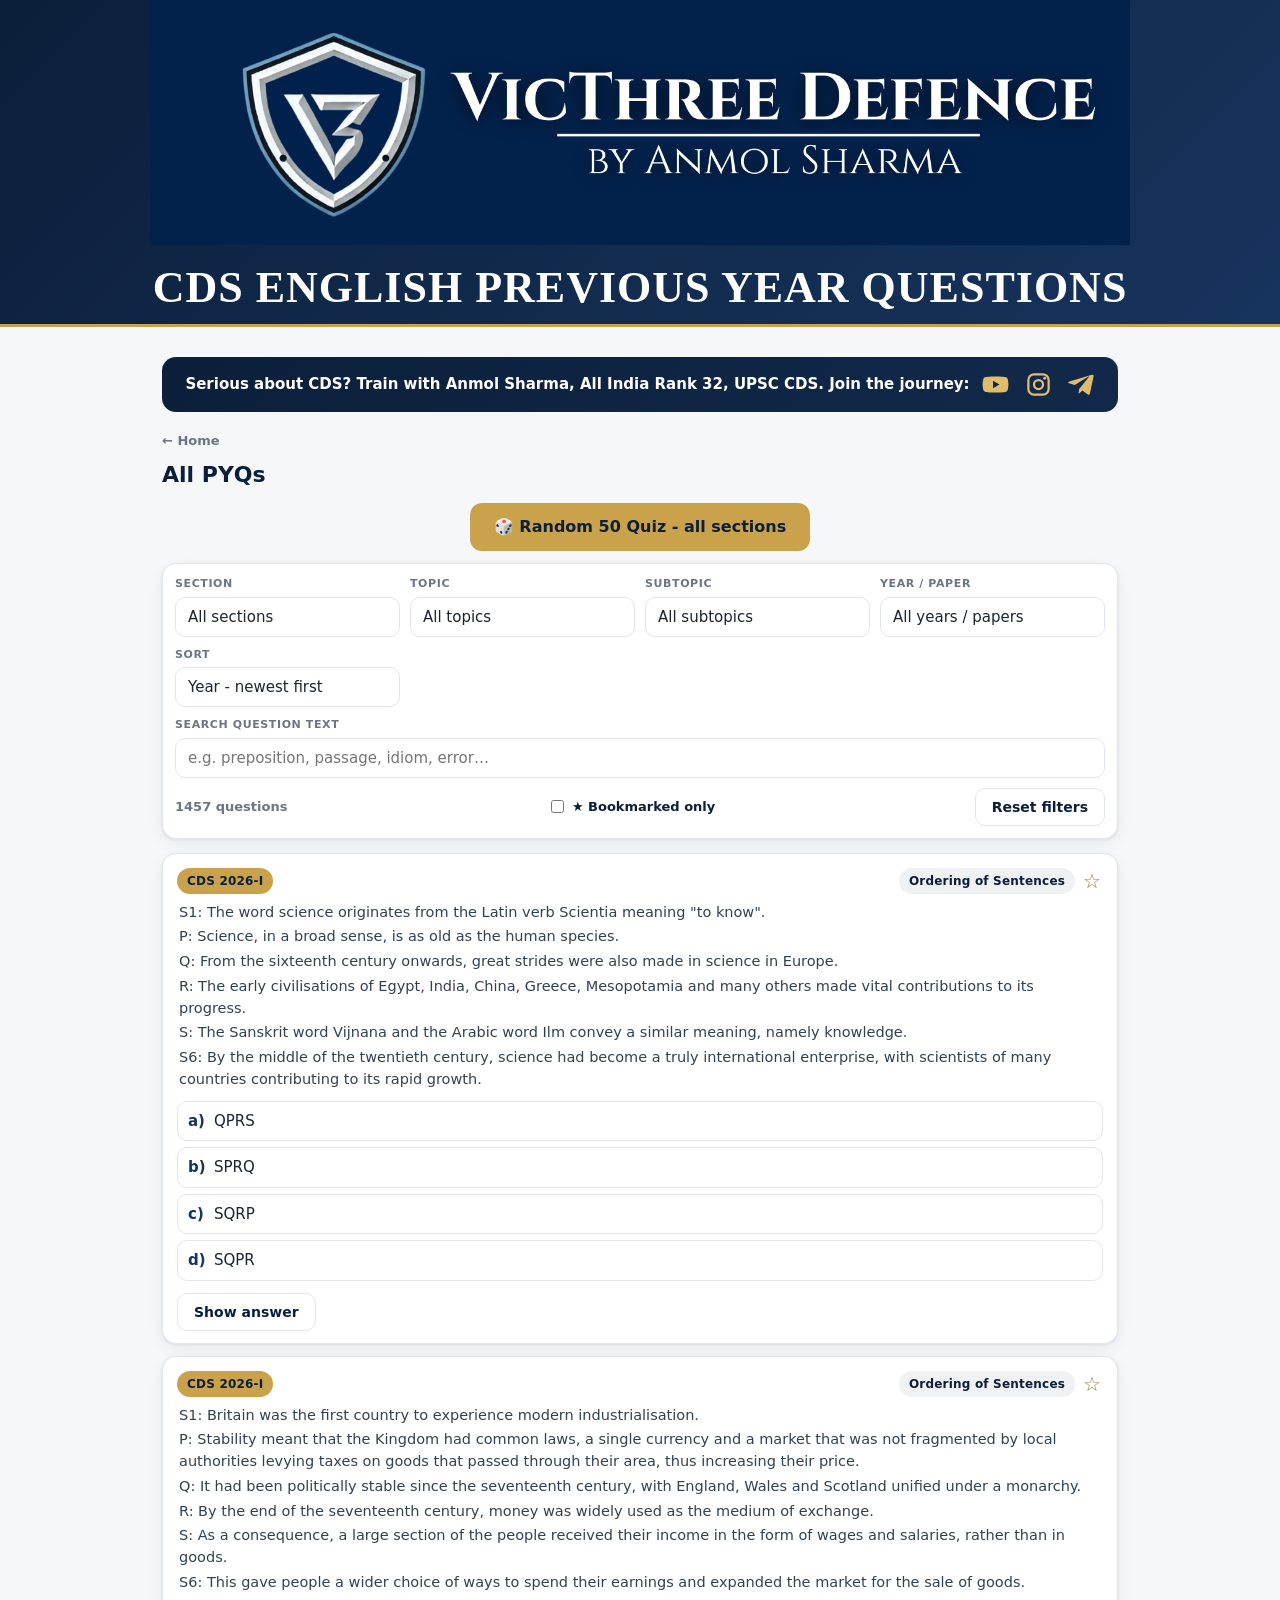
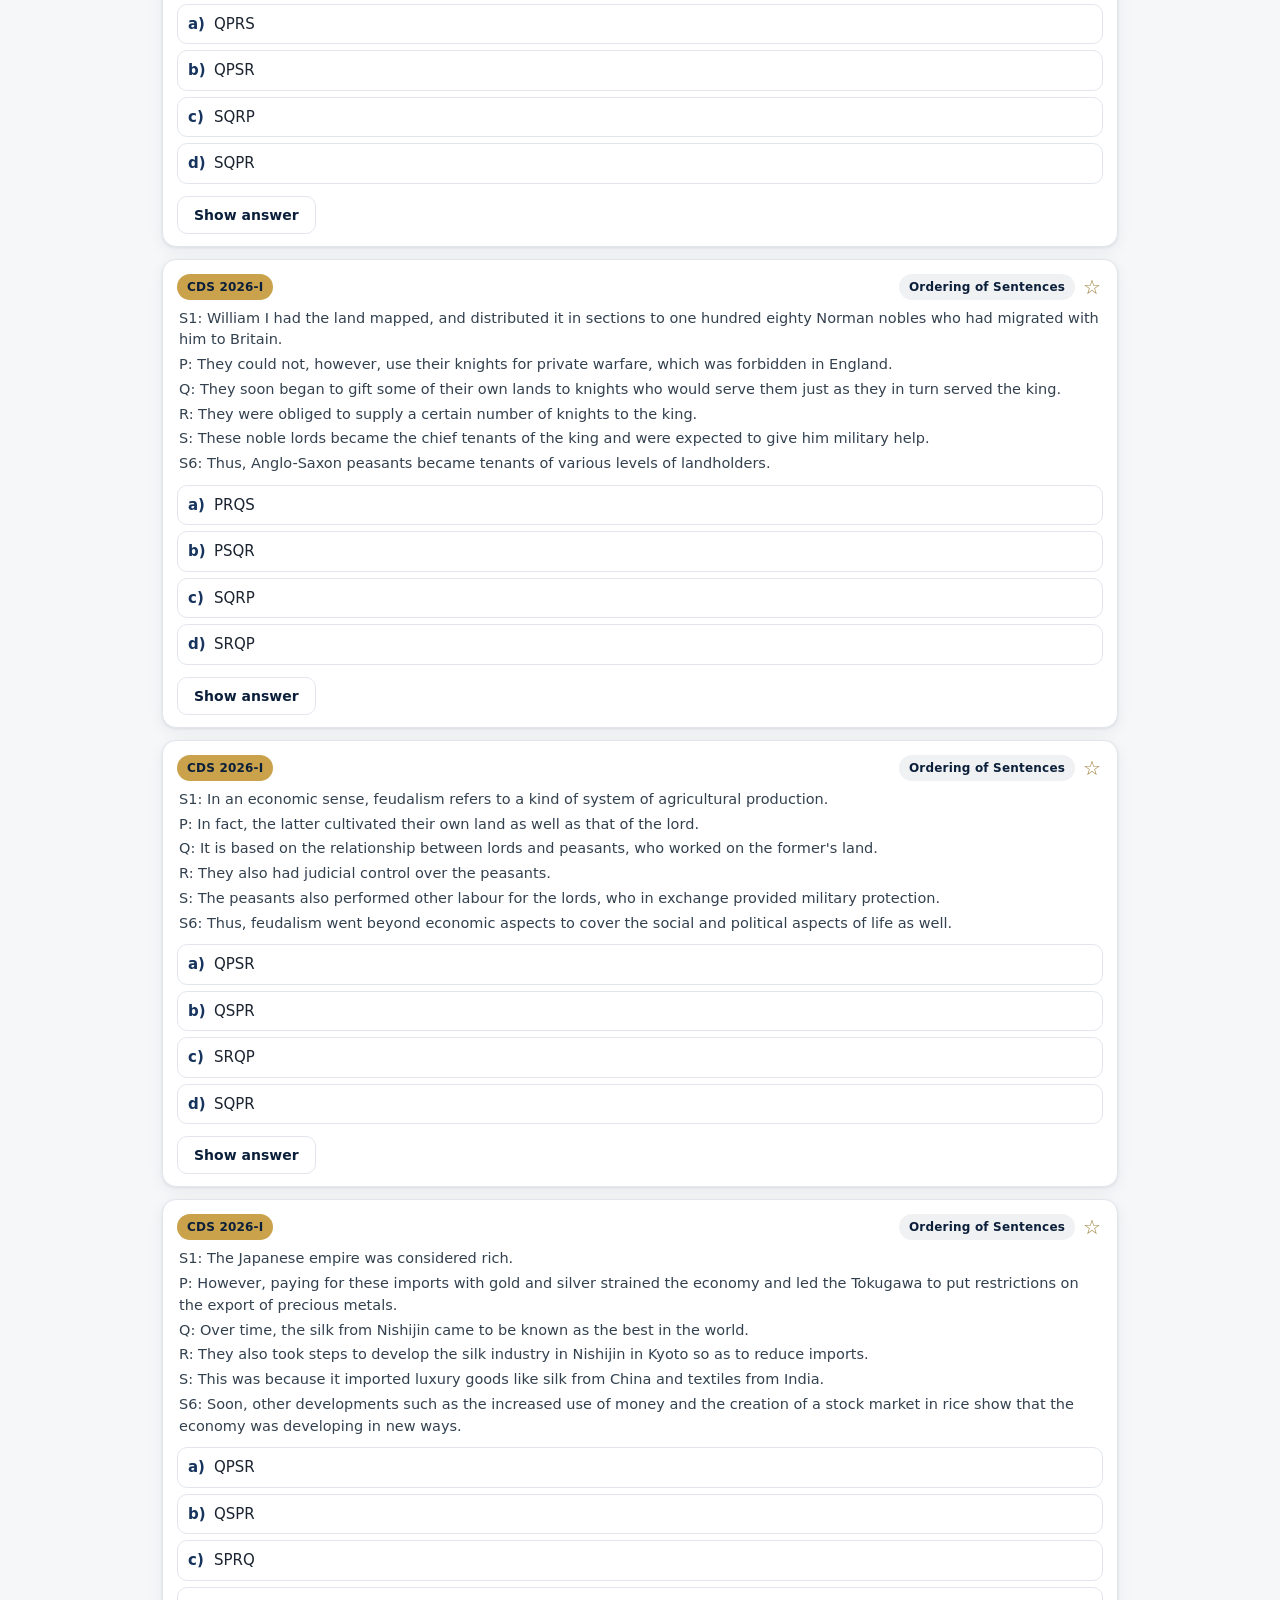
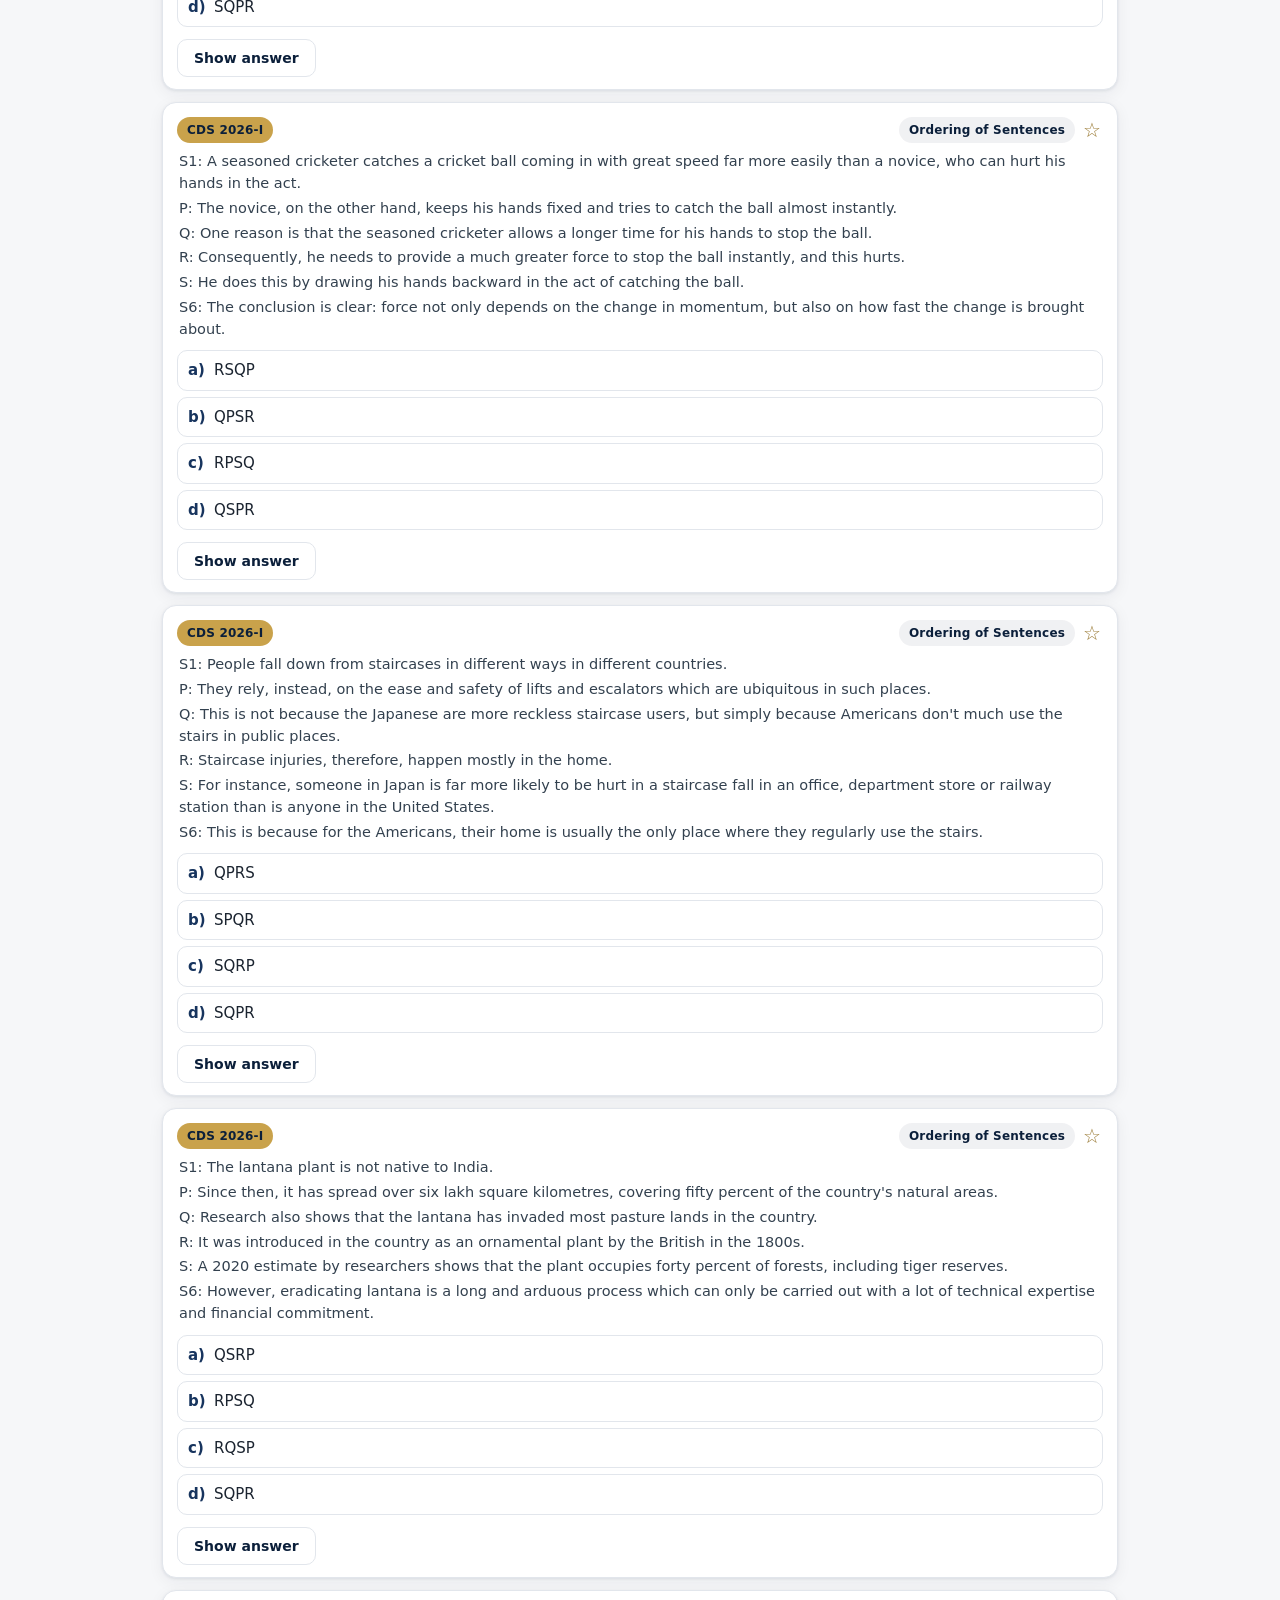
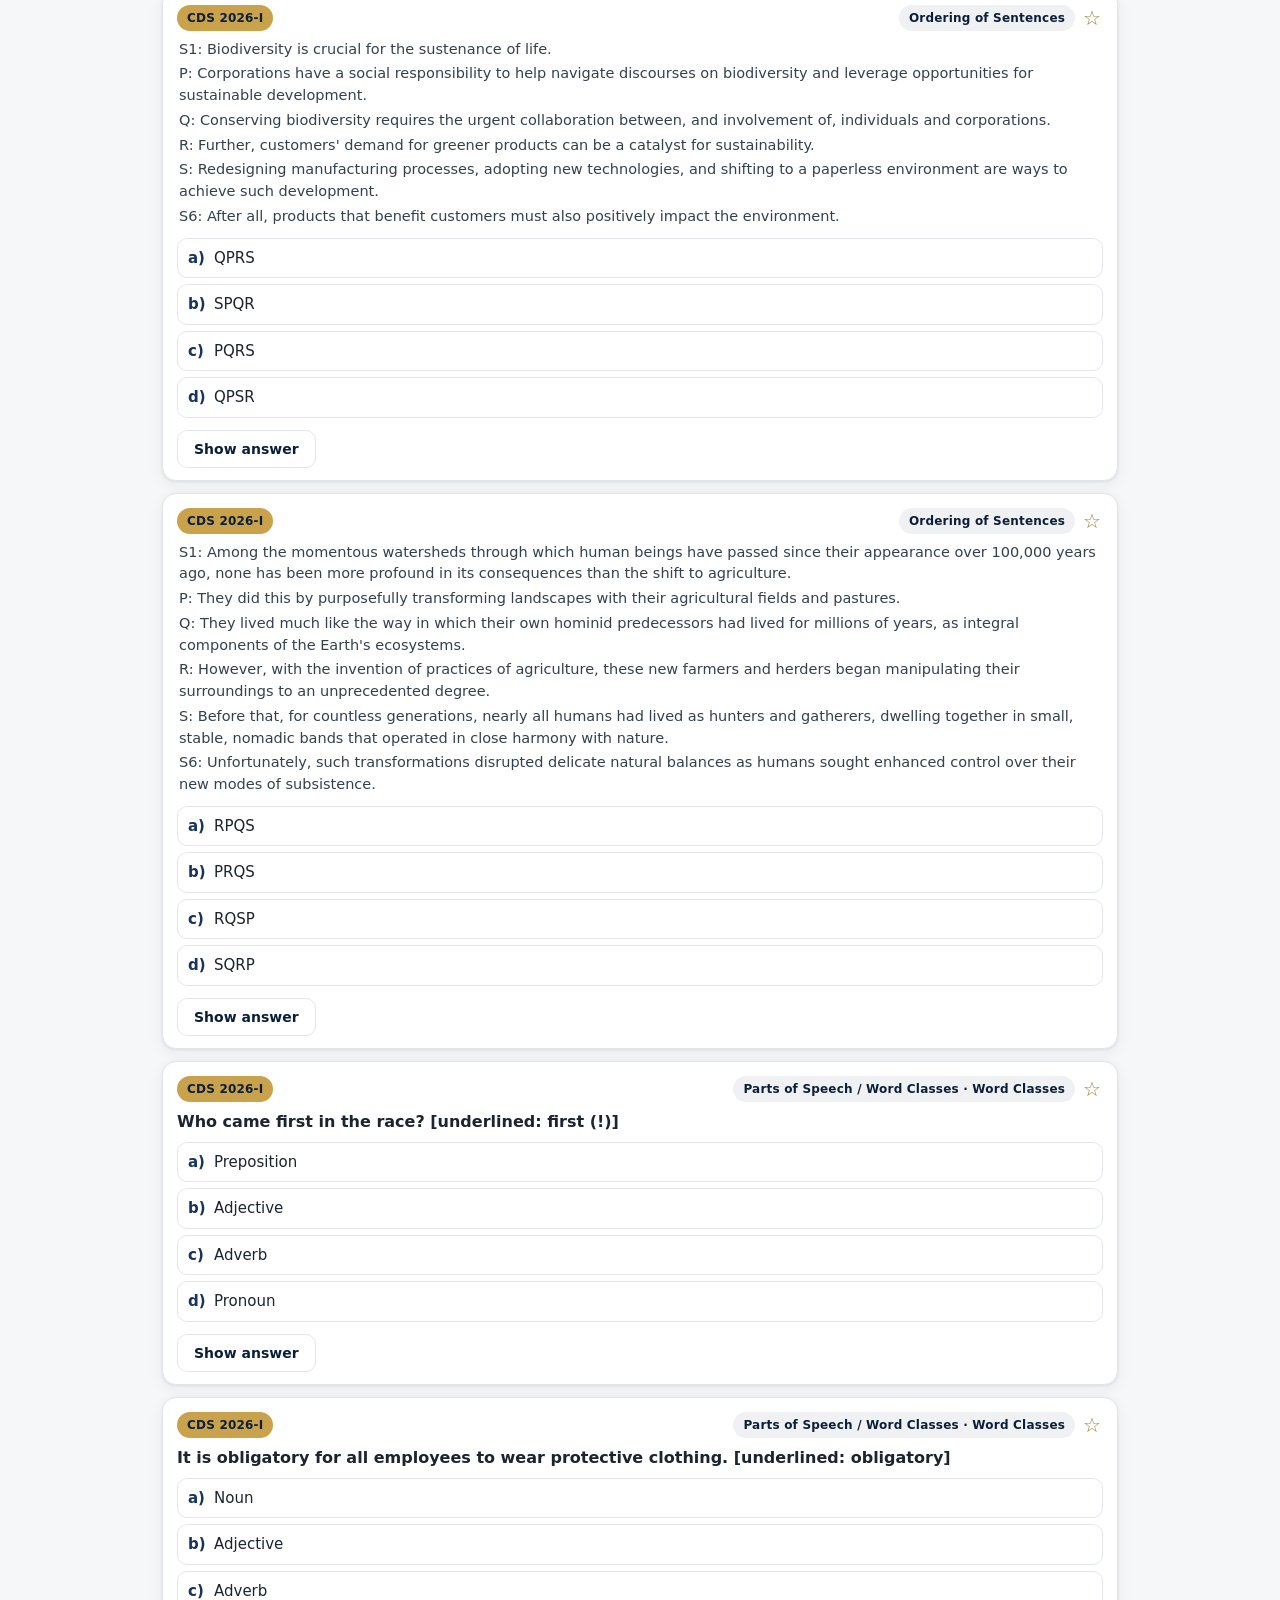
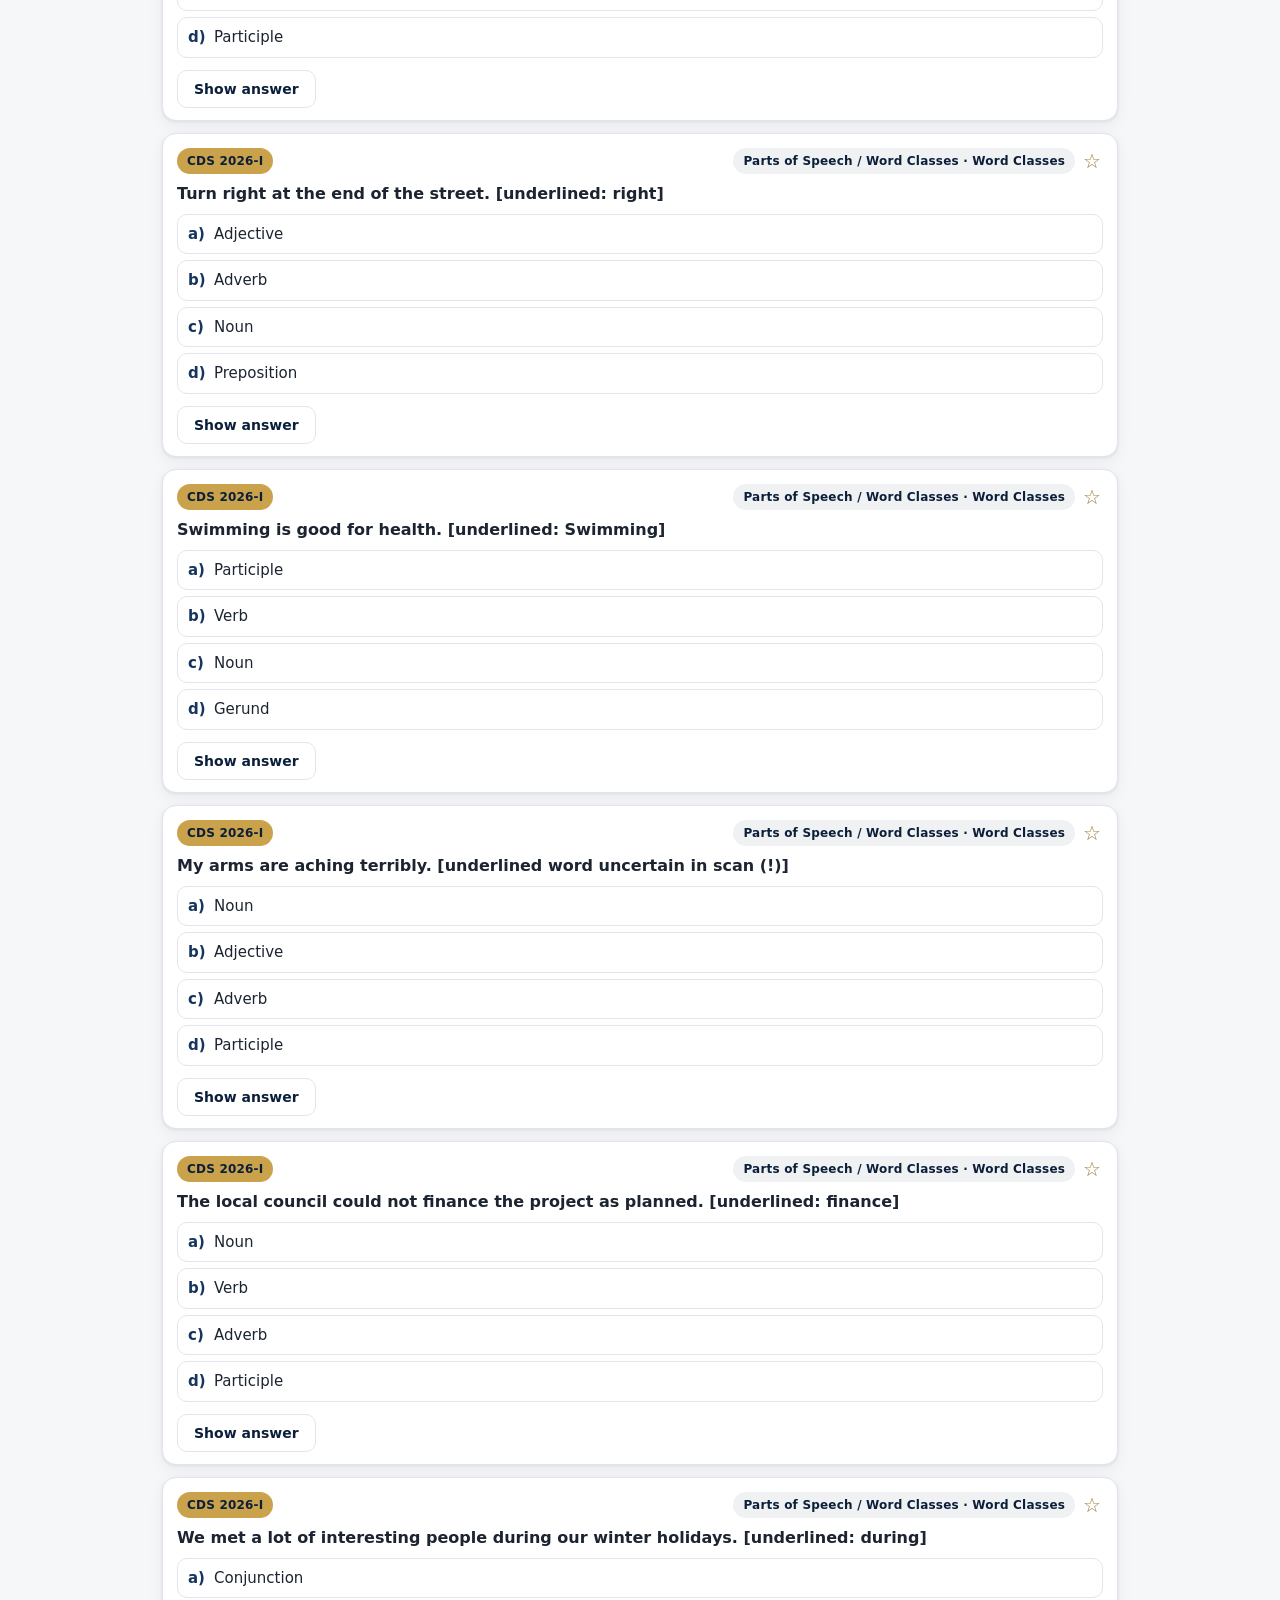
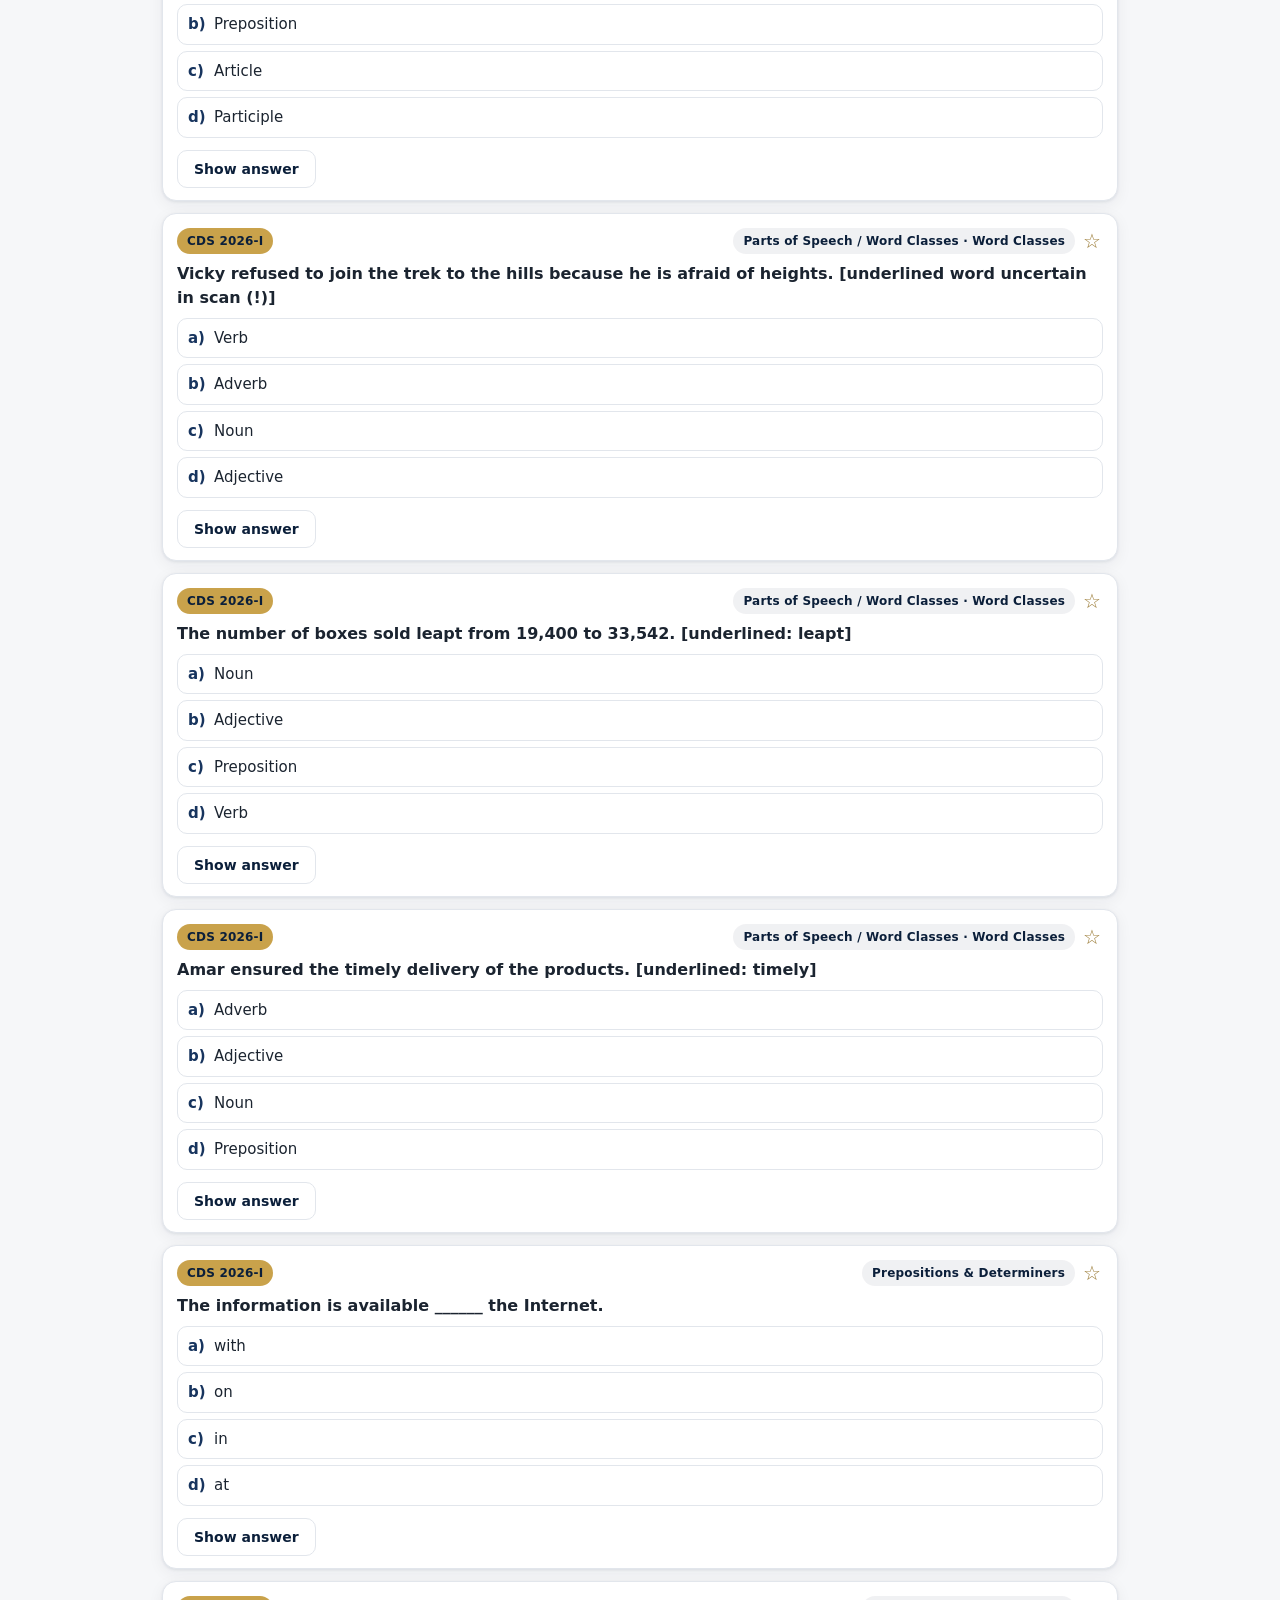
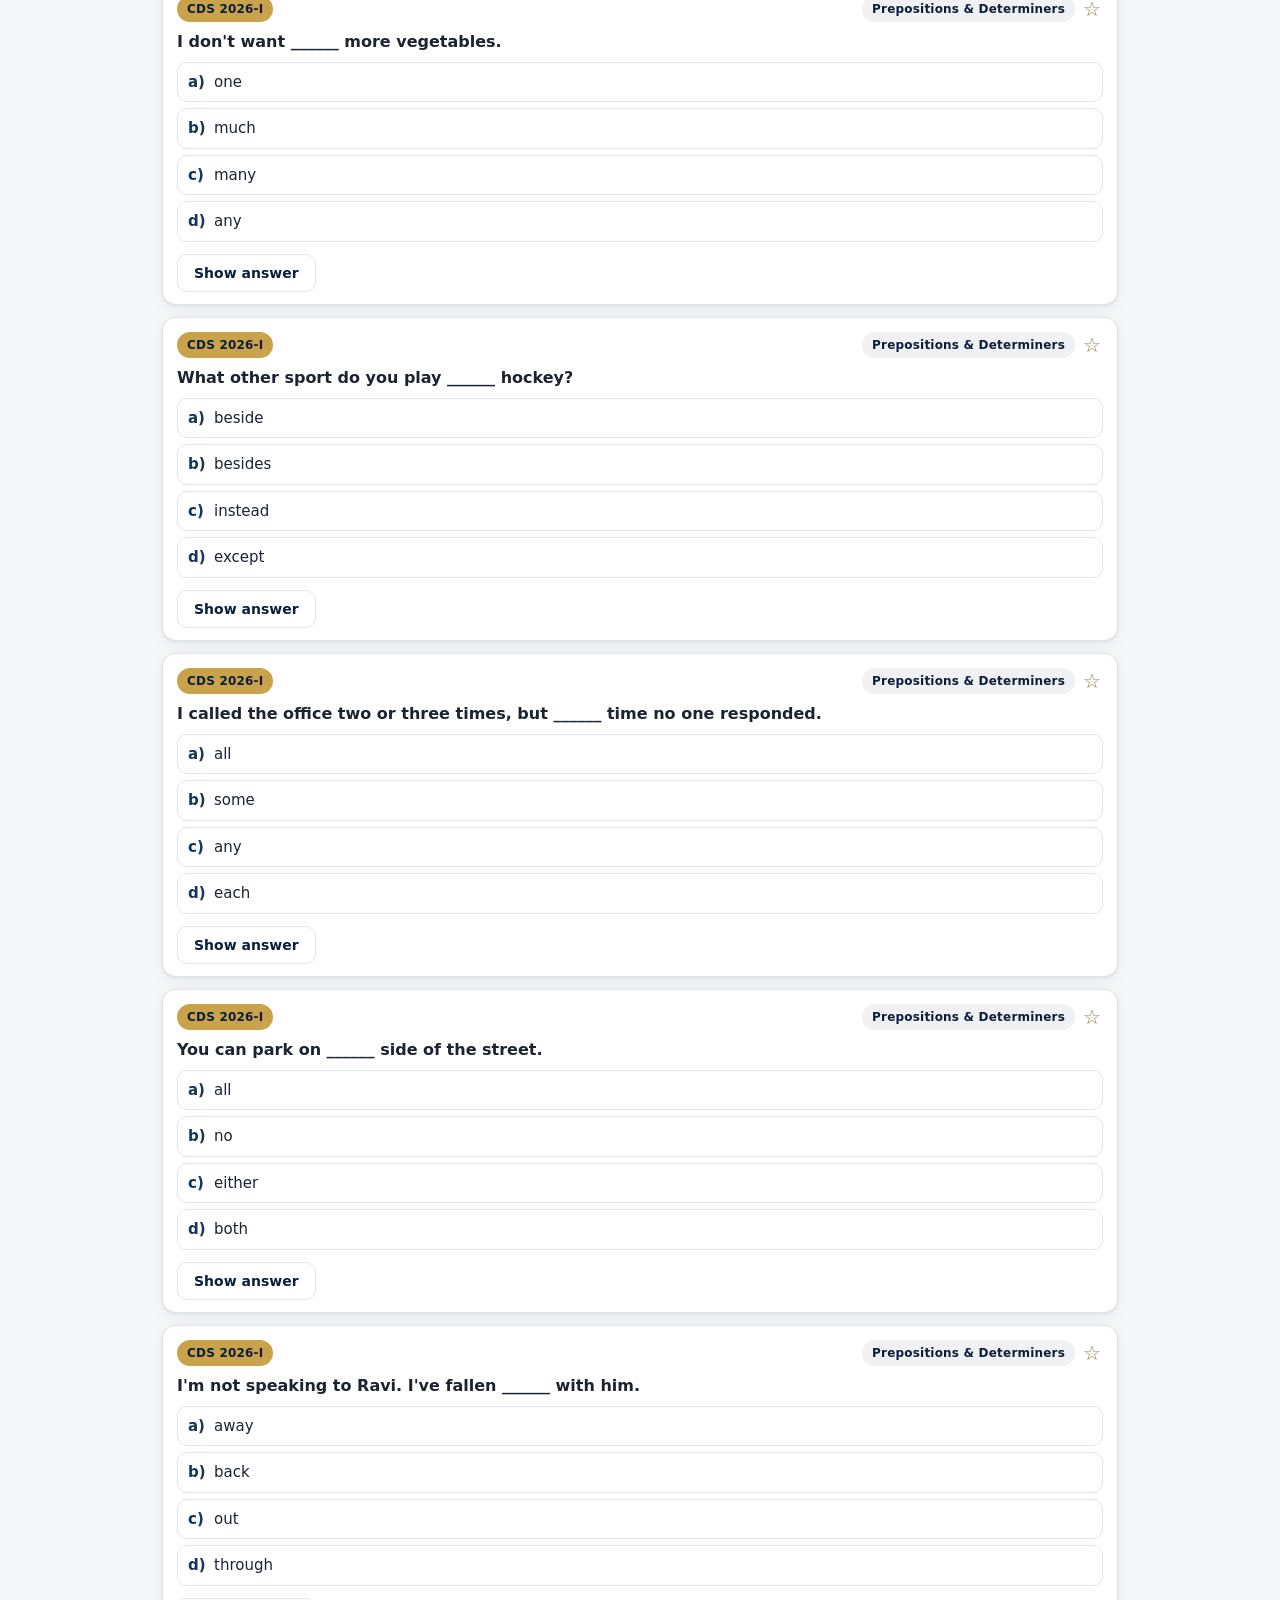
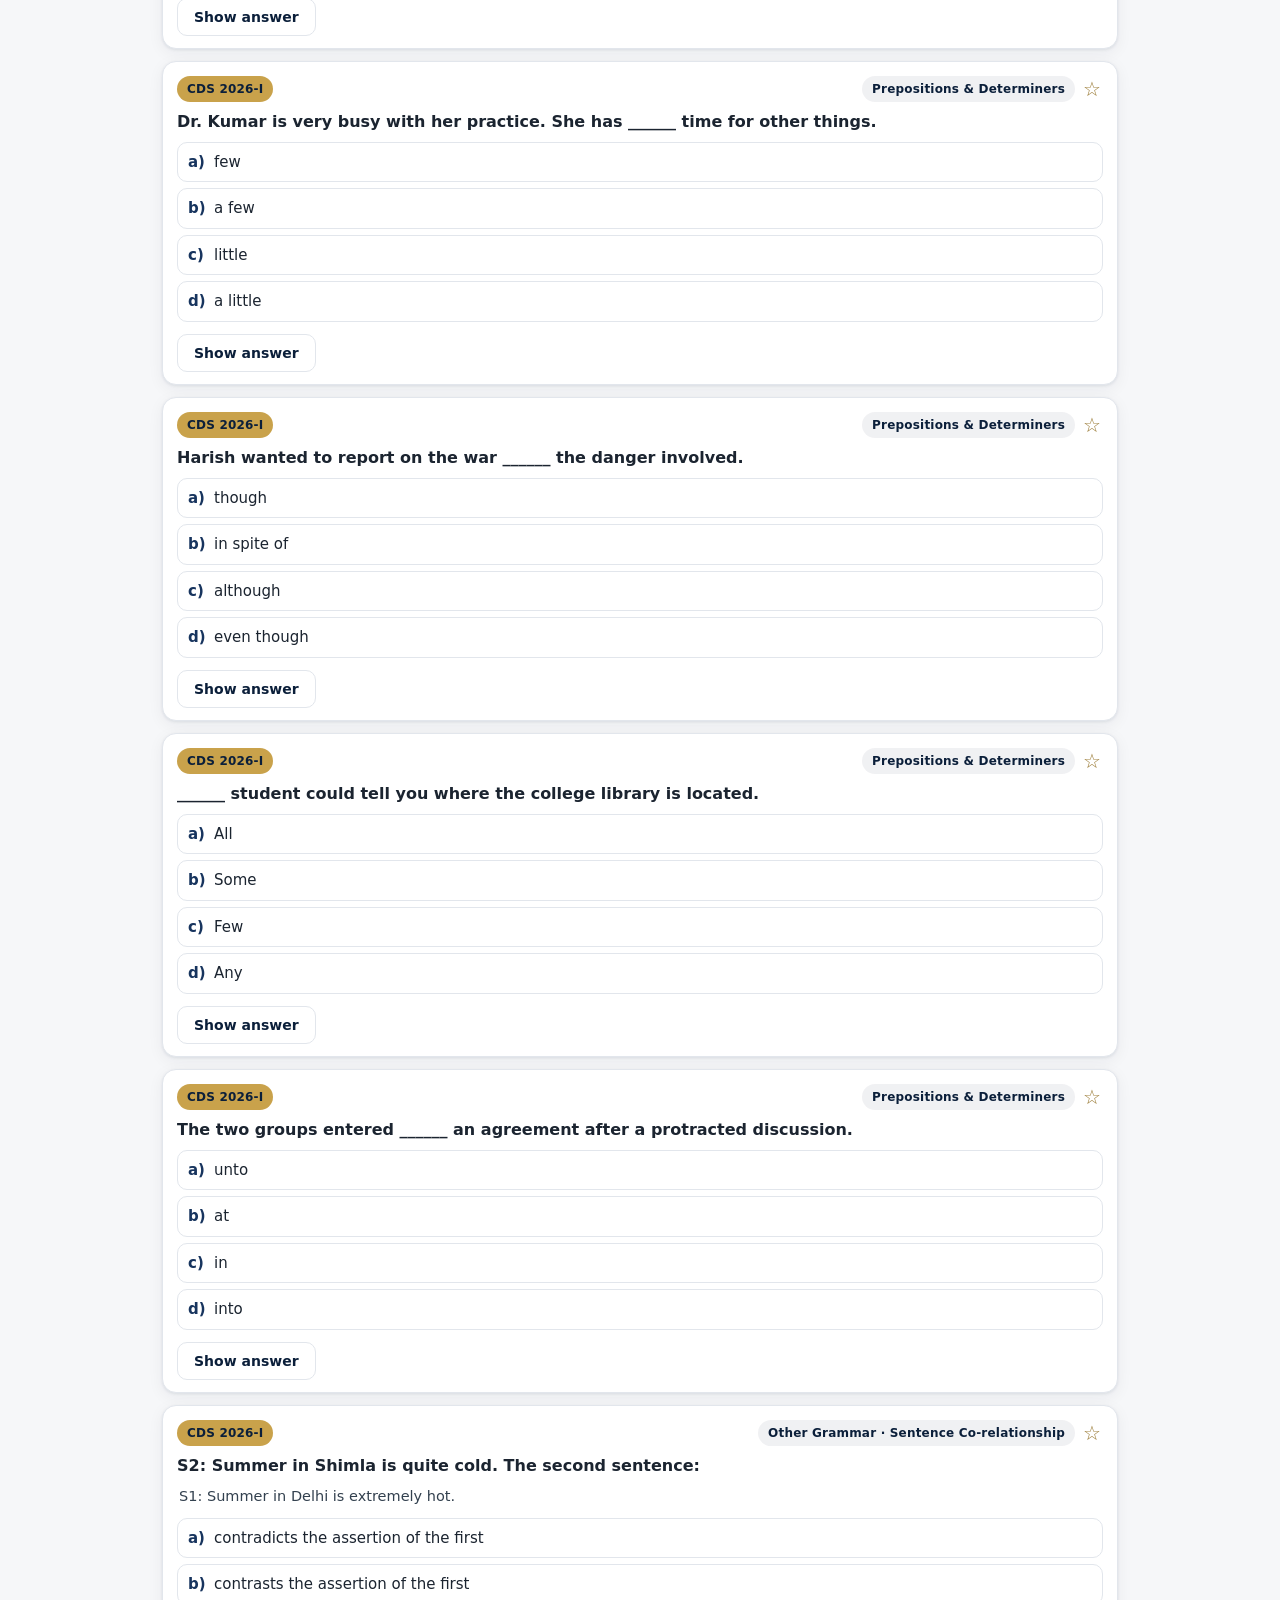
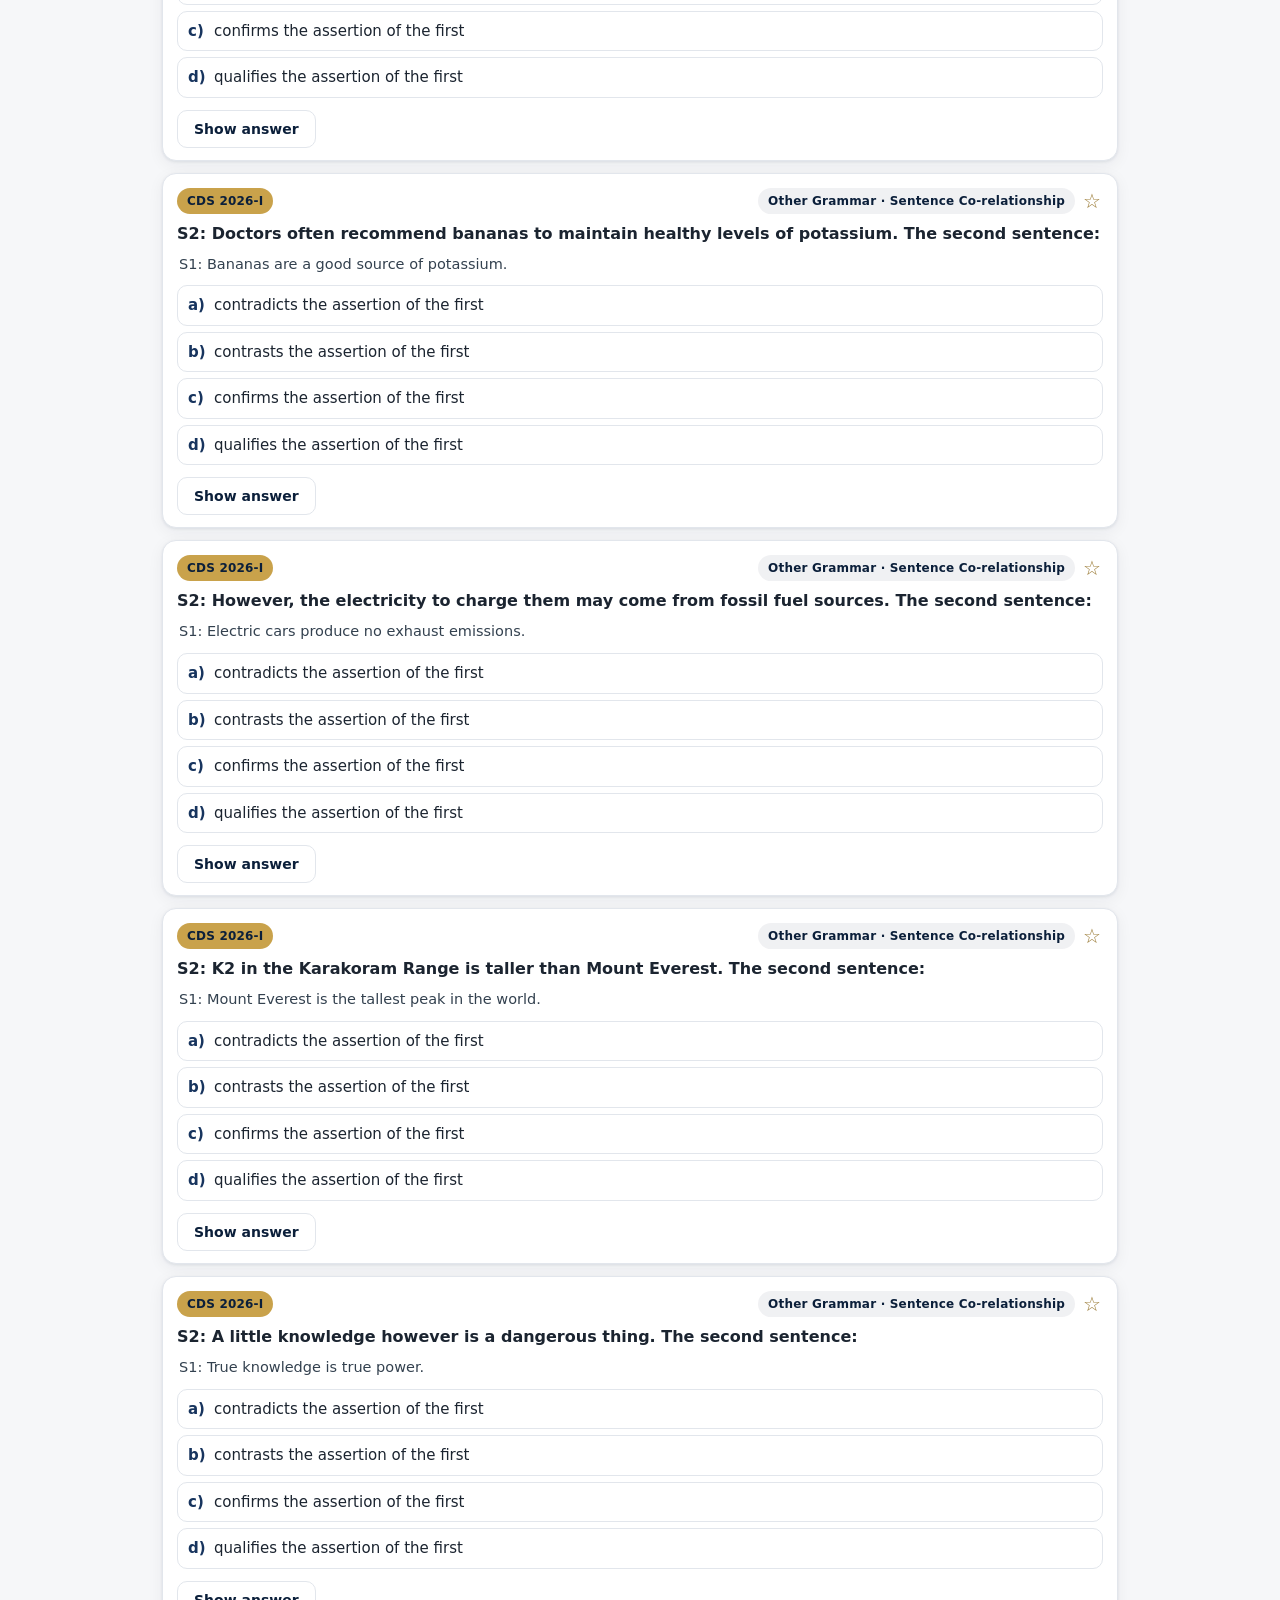
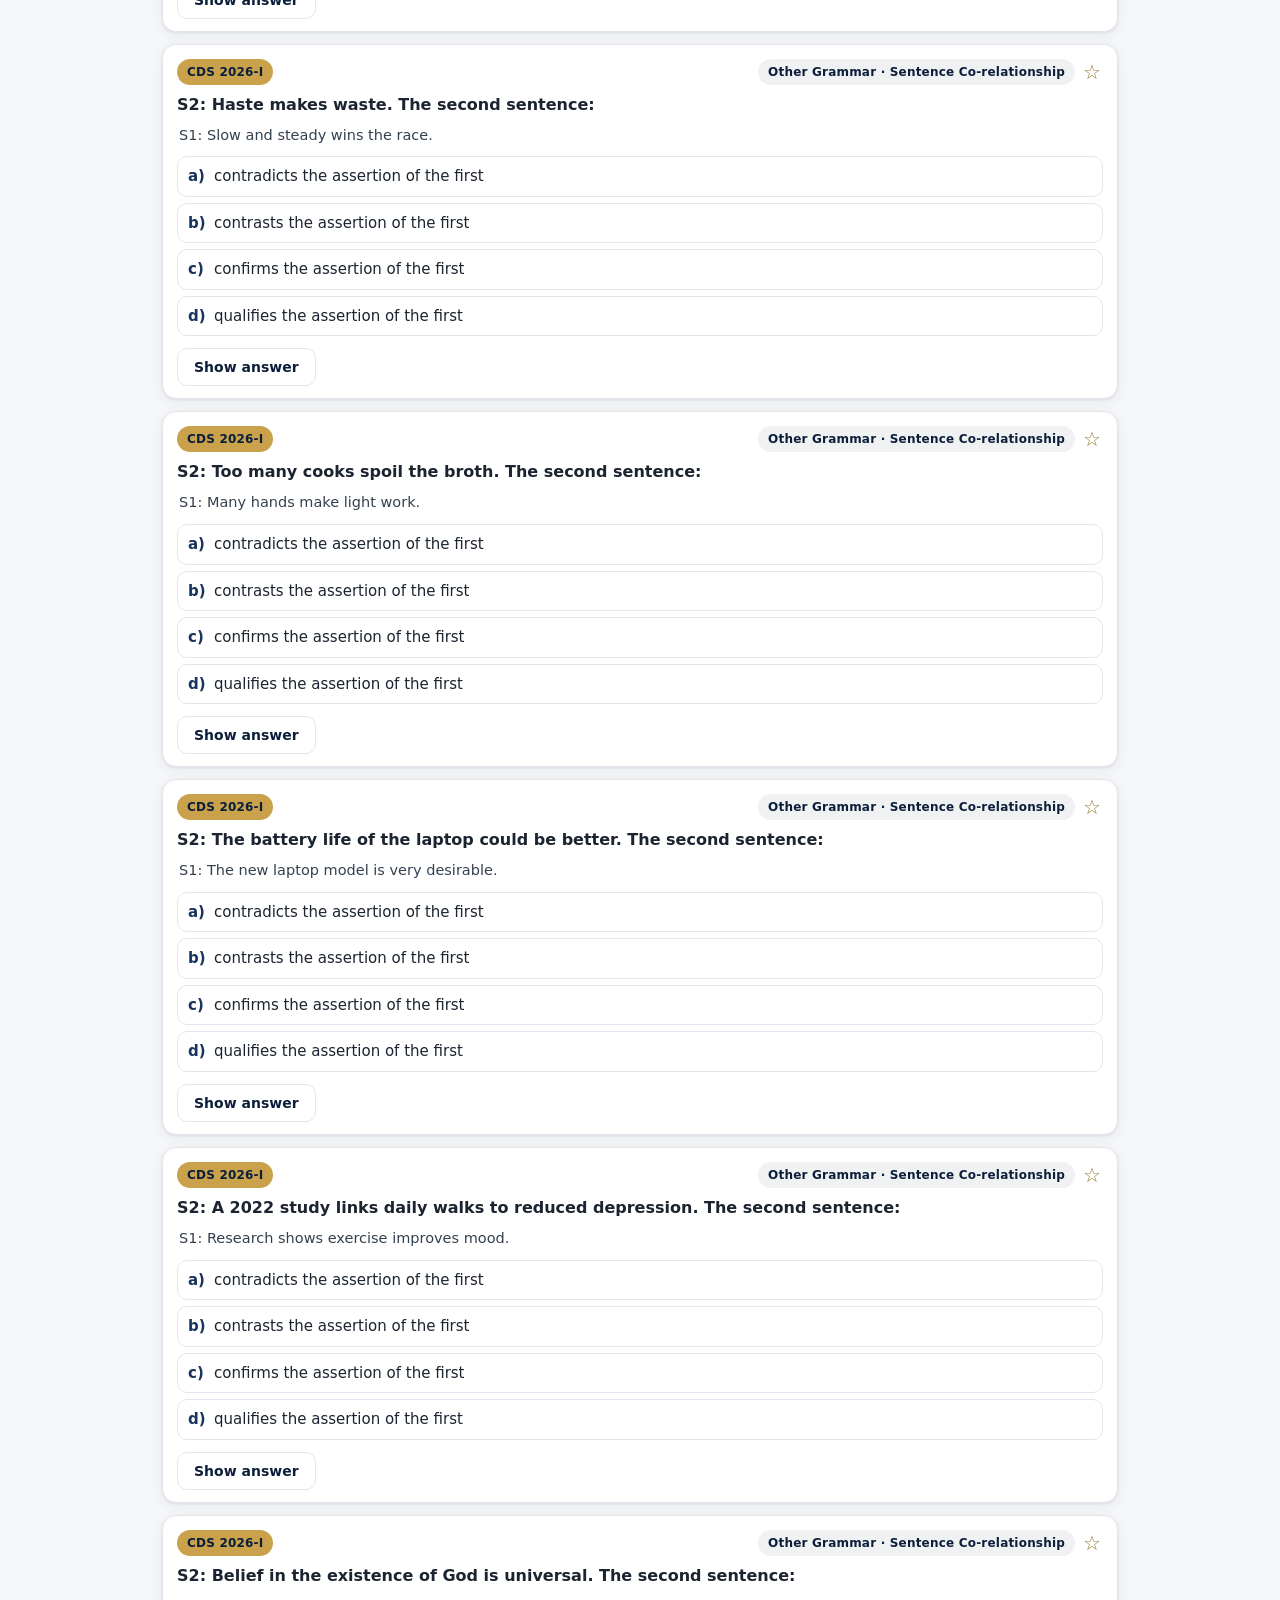
==== docs/browse.html @ 9a9a37ca "Initial build: CDS English PYQ site (1,457 questions, 11 sections) Cloned architecture from the GK P" ====
<!DOCTYPE html>
<html lang="en">
<head>
<meta charset="utf-8">
<meta name="viewport" content="width=device-width, initial-scale=1">
<title>Browse - VicThree Defence CDS English PYQ Library</title>
<meta name="description" content="Browse CDS English Previous Year Questions by section, year and paper. By Anmol Sharma.">
<link rel="stylesheet" href="css/styles.css?v=1">
<link rel="manifest" href="manifest.webmanifest">
<meta name="theme-color" content="#0B1F3A">
<link rel="apple-touch-icon" href="assets/icon-180.png?v=1">
<link rel="icon" type="image/png" sizes="192x192" href="assets/icon-192.png?v=1">
</head>
<body>
<header class="header">
  <div class="banner-wrap"><img id="banner" class="banner" alt="VicThree Defence"></div>
  <div class="brand">
    <div class="v3"><span class="badge">V3</span>
      <div><h1>VicThree Defence</h1><div class="by">by Anmol Sharma</div></div>
    </div>
    <div class="sub">CDS English Previous Year Questions</div>
  </div>
</header>

<main class="wrap">
  <section class="cta">
    <span class="cta-text">Serious about CDS? Train with Anmol Sharma, <br class="m-br">All India Rank 32, UPSC CDS. Join the journey:</span>
    <nav class="cta-social">
      <a href="https://youtube.com/@victhreedefence" target="_blank" rel="noopener" aria-label="YouTube"><svg viewBox="0 0 24 24" width="27" height="27" fill="currentColor"><path d="M23 7.5a3 3 0 0 0-2.1-2.1C19 4.9 12 4.9 12 4.9s-7 0-8.9.5A3 3 0 0 0 1 7.5 31 31 0 0 0 .5 12 31 31 0 0 0 1 16.5a3 3 0 0 0 2.1 2.1c1.9.5 8.9.5 8.9.5s7 0 8.9-.5A3 3 0 0 0 23 16.5 31 31 0 0 0 23.5 12 31 31 0 0 0 23 7.5zM9.8 15.3V8.7l5.7 3.3-5.7 3.3z"/></svg></a>
      <a href="https://www.instagram.com/victhreedefence" target="_blank" rel="noopener" aria-label="Instagram"><svg viewBox="0 0 24 24" width="27" height="27" fill="none" stroke="currentColor" stroke-width="2"><rect x="3" y="3" width="18" height="18" rx="5"/><circle cx="12" cy="12" r="4"/><circle cx="17.5" cy="6.5" r="1.3" fill="currentColor" stroke="none"/></svg></a>
      <a href="https://t.me/anmolxsharma" target="_blank" rel="noopener" aria-label="Telegram"><svg viewBox="0 0 24 24" width="27" height="27" fill="currentColor"><path d="M9.8 16.2l-.35 3.9c.5 0 .72-.22.98-.48l2.36-2.26 4.9 3.58c.9.5 1.54.24 1.78-.83l3.23-15.13c.32-1.34-.48-1.86-1.35-1.54L1.15 9.3C-.16 9.82-.14 10.56.93 10.9l5.02 1.56L17.9 5.1c.55-.36 1.05-.16.64.2L9.8 16.2z"/></svg></a>
    </nav>
  </section>
  <div class="subjecthead" id="subjecthead"></div>

  <section class="filters" aria-label="Filters">
    <div class="row cols">
      <div class="field" id="field-subject">
        <label for="f-subject">Section</label>
        <select id="f-subject"></select>
      </div>
      <div class="field">
        <label for="f-topic">Topic</label>
        <select id="f-topic"></select>
      </div>
      <div class="field">
        <label for="f-subtopic">Subtopic</label>
        <select id="f-subtopic"></select>
      </div>
      <div class="field">
        <label for="f-paper">Year / Paper</label>
        <select id="f-paper"></select>
      </div>
      <div class="field">
        <label for="f-sort">Sort</label>
        <select id="f-sort">
          <option value="year-desc">Year - newest first</option>
          <option value="year-asc">Year - oldest first</option>
          <option value="topic">Topic (A–Z)</option>
        </select>
      </div>
    </div>
    <div class="field">
      <label for="f-search">Search question text</label>
      <input id="f-search" type="search" placeholder="e.g. preposition, passage, idiom, error…">
    </div>
    <div class="actions">
      <span class="result-count" id="rcount"></span>
      <label class="bm-filter"><input type="checkbox" id="f-bookmarked"> ★ Bookmarked only</label>
      <button class="btn ghost" id="f-reset">Reset filters</button>
    </div>
  </section>

  <div id="results"><div class="loading">Loading questions…</div></div>
</main>

<footer>
  <p class="join-label">Join the Journey</p>
  <nav class="foot-social">
    <a href="https://youtube.com/@victhreedefence" target="_blank" rel="noopener" aria-label="YouTube"><svg viewBox="0 0 24 24" width="26" height="26" fill="currentColor"><path d="M23 7.5a3 3 0 0 0-2.1-2.1C19 4.9 12 4.9 12 4.9s-7 0-8.9.5A3 3 0 0 0 1 7.5 31 31 0 0 0 .5 12 31 31 0 0 0 1 16.5a3 3 0 0 0 2.1 2.1c1.9.5 8.9.5 8.9.5s7 0 8.9-.5A3 3 0 0 0 23 16.5 31 31 0 0 0 23.5 12 31 31 0 0 0 23 7.5zM9.8 15.3V8.7l5.7 3.3-5.7 3.3z"/></svg></a>
    <a href="https://www.instagram.com/victhreedefence" target="_blank" rel="noopener" aria-label="Instagram"><svg viewBox="0 0 24 24" width="26" height="26" fill="none" stroke="currentColor" stroke-width="2"><rect x="3" y="3" width="18" height="18" rx="5"/><circle cx="12" cy="12" r="4"/><circle cx="17.5" cy="6.5" r="1.3" fill="currentColor" stroke="none"/></svg></a>
    <a href="https://t.me/anmolxsharma" target="_blank" rel="noopener" aria-label="Telegram"><svg viewBox="0 0 24 24" width="26" height="26" fill="currentColor"><path d="M9.8 16.2l-.35 3.9c.5 0 .72-.22.98-.48l2.36-2.26 4.9 3.58c.9.5 1.54.24 1.78-.83l3.23-15.13c.32-1.34-.48-1.86-1.35-1.54L1.15 9.3C-.16 9.82-.14 10.56.93 10.9l5.02 1.56L17.9 5.1c.55-.36 1.05-.16.64.2L9.8 16.2z"/></svg></a>
  </nav>
  <span class="gold">VicThree Defence</span> by Anmol Sharma · CDS English PYQ Library ·
  Answers are previous-year public knowledge, graded in your browser.
</footer>

<script src="js/data.js?v=1"></script>
<script src="js/browse.js?v=1"></script>
<script src="js/config.js?v=1"></script>
<script src="js/lead.js?v=1"></script>
</body>
</html>
---- docs/css/styles.css ----
/* VicThree Defence - PYQ Library. Navy #0B1F3A / Gold #C9A24B. Mobile-first. */
:root{
  --navy:#0B1F3A; --navy-2:#11294b; --navy-3:#17345e;
  --gold:#C9A24B; --gold-soft:#e3c987; --gold-dim:#9c7d39;
  --ink:#1b2430; --paper:#f6f7f9; --card:#ffffff; --line:#e2e6ec;
  --muted:#6b7585; --good:#1f8b4c; --good-bg:#e8f6ee; --bad:#c0392b; --bad-bg:#fcebe9;
  --shadow:0 1px 3px rgba(11,31,58,.08),0 4px 16px rgba(11,31,58,.06);
  --radius:14px;
}
*{box-sizing:border-box}
html{-webkit-text-size-adjust:100%}
body{
  margin:0;font-family:'Segoe UI',system-ui,-apple-system,Roboto,Arial,sans-serif;
  color:var(--ink);background:var(--paper);line-height:1.5;font-size:16px;
}
a{color:var(--navy-3)}
img{max-width:100%;display:block}

/* ---------- Header / banner ---------- */
.header{background:linear-gradient(135deg,var(--navy),var(--navy-3));color:#fff;border-bottom:3px solid var(--gold)}
.banner-wrap{max-width:980px;margin:0 auto}
.banner{width:100%;max-height:260px;object-fit:cover;display:none}
.banner.show{display:block}
.brand{padding:18px 16px 14px;text-align:center}
.brand .v3{display:inline-flex;align-items:center;gap:10px;justify-content:center}
.brand .badge{
  width:38px;height:38px;border-radius:9px;border:2px solid var(--gold);
  display:flex;align-items:center;justify-content:center;font-weight:800;color:var(--gold);
  font-size:15px;letter-spacing:.5px;background:rgba(201,162,75,.08)
}
.brand h1{margin:0;font-size:20px;letter-spacing:.3px}
.brand .by{color:var(--gold-soft);font-size:13px;margin-top:2px;font-weight:600}
.brand .sub{
  color:#fff;font-family:Georgia,'Times New Roman',serif;font-weight:700;
  text-transform:uppercase;letter-spacing:1px;line-height:1.15;
  font-size:clamp(26px,7.5vw,44px);margin-top:10px
}
/* when the banner image is present it already carries the logo + name - hide the duplicate text block */
.header.has-banner .brand{padding:8px 16px 10px}
.header.has-banner .brand .v3{display:none}

/* ---------- Nav ---------- */
.nav{display:flex;gap:8px;justify-content:center;padding:0 12px 14px;flex-wrap:wrap}
.nav a{
  text-decoration:none;color:#dfe7f2;font-weight:600;font-size:14px;
  padding:8px 16px;border-radius:999px;border:1px solid rgba(255,255,255,.18)
}
.nav a.active{background:var(--gold);color:var(--navy);border-color:var(--gold)}

/* ---------- Layout ---------- */
.wrap{max-width:980px;margin:0 auto;padding:14px 12px 60px}
.stats{
  text-align:center;color:var(--muted);font-size:13px;margin:2px 0 14px;font-weight:600
}
.stats b{color:var(--navy)}

/* ---------- Home hub ---------- */
.hub-grid{display:grid;gap:10px}
#hub{display:flex;flex-direction:column;gap:10px}
.subj-grid{display:grid;grid-template-columns:1fr 1fr;gap:10px}
.subj-tile{
  display:flex;flex-direction:column;align-items:center;justify-content:center;gap:10px;
  min-height:130px;padding:22px 12px;text-decoration:none;color:var(--navy);
  background:var(--card);border:1px solid var(--line);border-radius:var(--radius);box-shadow:var(--shadow);
  transition:transform .12s,border-color .12s,box-shadow .12s
}
.subj-tile:hover{transform:translateY(-2px);border-color:var(--gold);box-shadow:0 6px 22px rgba(11,31,58,.12)}
.subj-ico{font-size:42px;line-height:1}
.subj-name{font-weight:800;font-size:17px;text-align:center}
@media(min-width:680px){ .subj-grid{grid-template-columns:repeat(3,1fr)} }
.hub-card{
  display:flex;align-items:center;gap:14px;background:var(--card);border:1px solid var(--line);
  border-radius:var(--radius);padding:16px;text-decoration:none;color:var(--ink);box-shadow:var(--shadow);
  transition:transform .12s,border-color .12s,box-shadow .12s
}
.hub-card:hover{transform:translateY(-2px);border-color:var(--gold);box-shadow:0 6px 22px rgba(11,31,58,.12)}
.hub-ico{font-size:28px;line-height:1;flex:0 0 auto;width:46px;height:46px;display:flex;
  align-items:center;justify-content:center;background:var(--paper);border-radius:12px}
.hub-body{flex:1 1 auto;min-width:0}
.hub-title{font-weight:800;font-size:17px;color:var(--navy)}
.hub-sub{font-size:13px;color:var(--muted);margin-top:3px}
.hub-sub b{color:var(--navy)}
.hub-go{font-size:26px;color:var(--gold);font-weight:800;flex:0 0 auto;line-height:1}
.hub-card.accent{background:linear-gradient(135deg,var(--navy),var(--navy-3));border-color:var(--navy-3)}
.hub-card.accent .hub-title{color:#fff}
.hub-card.accent .hub-sub,.hub-card.accent .hub-sub b{color:#dfe7f2}
.hub-card.accent .hub-ico{background:rgba(255,255,255,.1)}
.hub-card.accent .hub-go{color:var(--gold-soft)}
@media(min-width:680px){ .hub-grid{grid-template-columns:1fr 1fr} .hub-card.wide{grid-column:1 / -1} }

/* ---------- Subject header (scoped browse) ---------- */
.subjecthead{margin:2px 0 12px}
.back{display:inline-block;text-decoration:none;color:var(--muted);font-weight:700;font-size:13px;margin-bottom:8px}
.back:hover{color:var(--navy)}
.sh-row{display:flex;align-items:center;justify-content:space-between;gap:12px;flex-wrap:wrap}
.sh-title{margin:0;font-size:22px;color:var(--navy)}
.sh-count{font-size:13px;color:var(--muted);font-weight:700}
.btn.quizbtn{text-decoration:none;display:inline-block;font-size:16px;padding:12px 24px;border-radius:12px}
.quiz-cta{text-align:center;margin:12px 0 6px}
.quiz-intro .back{margin-bottom:12px}

/* ---------- Filters ---------- */
.filters{
  background:var(--card);border:1px solid var(--line);border-radius:var(--radius);
  box-shadow:var(--shadow);padding:12px;display:grid;gap:10px;margin-bottom:14px
}
.filters .row{display:grid;gap:10px}
.field{display:flex;flex-direction:column;gap:4px}
.field label{font-size:11px;text-transform:uppercase;letter-spacing:.6px;color:var(--muted);font-weight:700}
select,input[type=search],button{font-family:inherit;font-size:15px}
select,input[type=search]{
  width:100%;padding:10px 12px;border:1px solid var(--line);border-radius:10px;background:#fff;color:var(--ink);
  appearance:none;-webkit-appearance:none
}
select:focus,input:focus{outline:2px solid var(--gold);border-color:var(--gold)}
.filters .actions{display:flex;gap:8px;align-items:center;justify-content:space-between;flex-wrap:wrap}
.btn{
  cursor:pointer;border:none;border-radius:10px;padding:10px 16px;font-weight:700;font-size:14px;
  background:var(--gold);color:var(--navy);transition:filter .12s
}
.btn:hover{filter:brightness(1.05)}
.btn.ghost{background:transparent;color:var(--navy);border:1px solid var(--line)}
.btn.block{width:100%;padding:14px;font-size:16px}
.result-count{font-size:13px;color:var(--muted);font-weight:700}

/* ---------- Question card ---------- */
.qcard{
  background:var(--card);border:1px solid var(--line);border-radius:var(--radius);
  box-shadow:var(--shadow);padding:14px 14px 12px;margin-bottom:12px
}
.qtop{display:flex;justify-content:space-between;align-items:center;gap:8px;margin-bottom:8px;flex-wrap:wrap}
.tag{
  display:inline-flex;align-items:center;gap:6px;background:var(--gold);color:var(--navy);
  font-weight:800;font-size:12px;padding:4px 10px;border-radius:999px;letter-spacing:.2px
}
.tag.topic{background:rgba(11,31,58,.06);color:var(--navy)}
.tag.warn{background:#fdecec;color:#9a2a2a;border:1px solid #f3c0c0}
.qmeta{display:flex;gap:6px;flex-wrap:wrap}
.qstem{font-weight:600;margin:2px 0 8px}
.qnum{color:var(--gold-dim);font-weight:800;margin-right:4px}
.subs{margin:0 0 10px;padding:0;list-style:none;display:grid;gap:3px}
.subs li{font-size:14.5px;color:#33414f;padding-left:2px}
.opts{display:grid;gap:6px;margin:0 0 10px}
.opt{
  display:flex;gap:8px;align-items:flex-start;padding:8px 10px;border:1px solid var(--line);
  border-radius:10px;font-size:15px;background:#fff
}
.opt .ol{font-weight:800;color:var(--navy-3);min-width:18px}
.opt.correct{background:var(--good-bg);border-color:#bfe3cd}
.opt.correct .ol{color:var(--good)}
.opt.chosen-wrong{background:var(--bad-bg);border-color:#f2c9c4}
.opt.chosen-wrong .ol{color:var(--bad)}
.opt.clickable{cursor:pointer;transition:background .12s,border-color .12s}
.opt.clickable:hover{background:var(--paper);border-color:var(--gold-soft)}
.qcard.answered .opt.clickable{cursor:default}
.qcard.answered .opt:hover{background:#fff;border-color:var(--line)}
.qcard.answered .opt.correct,.qcard.answered .opt.correct:hover{background:var(--good-bg);border-color:#bfe3cd}
.qcard.answered .opt.chosen-wrong,.qcard.answered .opt.chosen-wrong:hover{background:var(--bad-bg);border-color:#f2c9c4}
.reveal .ans.wrong{color:var(--bad)}
/* bookmarks + progress */
.bm{background:none;border:none;cursor:pointer;font-size:20px;line-height:1;color:var(--gold-dim);padding:0 2px}
.bm.on{color:var(--gold)}
.pbadge{font-size:11px;font-weight:800;padding:3px 8px;border-radius:999px}
.pbadge.ok{background:var(--good-bg);color:var(--good)}
.pbadge.bad{background:var(--bad-bg);color:var(--bad)}
.qcard.attempted{border-left:3px solid var(--line)}
.bm-filter{display:inline-flex;align-items:center;gap:5px;font-size:13px;font-weight:700;color:var(--navy);cursor:pointer}
.bm-filter input{accent-color:var(--gold)}
.reveal{border-top:1px dashed var(--line);padding-top:10px;margin-top:2px}
.reveal .ans{font-weight:800;color:var(--good);margin-bottom:4px}
.reveal .ans.none{color:var(--gold-dim)}
.expl{font-size:14.5px;color:#33414f}
.note{font-size:13px;color:var(--gold-dim);background:rgba(201,162,75,.1);padding:8px 10px;border-radius:8px;margin-top:8px}
.show-btn{margin-top:2px}

.empty{text-align:center;color:var(--muted);padding:40px 10px;font-weight:600}
.loading{text-align:center;color:var(--muted);padding:40px 10px}

/* ---------- Quiz ---------- */
.quiz-intro{background:var(--card);border:1px solid var(--line);border-radius:var(--radius);box-shadow:var(--shadow);padding:20px 16px;text-align:center;margin-bottom:14px}
.quiz-intro h2{margin:0 0 6px;color:var(--navy)}
.quiz-intro p{color:var(--muted);margin:0 0 14px;font-size:14px}
.quizbar{
  position:sticky;top:0;z-index:5;background:rgba(246,247,249,.95);backdrop-filter:blur(6px);
  display:flex;align-items:center;justify-content:space-between;gap:10px;
  padding:10px 12px;border:1px solid var(--line);border-radius:12px;margin-bottom:12px;box-shadow:var(--shadow)
}
.quizbar .prog{font-weight:700;font-size:14px;color:var(--navy)}
.quiz-opt{cursor:pointer}
.quiz-opt input{margin-right:8px;accent-color:var(--gold)}
.scorecard{
  background:linear-gradient(135deg,var(--navy),var(--navy-3));color:#fff;border-radius:var(--radius);
  padding:22px 16px;text-align:center;margin-bottom:14px;border:2px solid var(--gold)
}
.scorecard .big{font-size:42px;font-weight:800;color:var(--gold)}
.scorecard .pct{font-size:15px;color:#cdd8e8;margin-top:4px}
.scorecard .meta{font-size:13px;color:#aebbcf;margin-top:8px}

/* ---------- Tablet/desktop ---------- */
@media(min-width:640px){
  .brand h1{font-size:26px}
  .filters .row.cols{grid-template-columns:1fr 1fr}
  .filters .row.cols3{grid-template-columns:1fr 1fr 1fr}
  .banner{max-height:300px}
}
@media(min-width:860px){
  .filters .row.cols{grid-template-columns:1fr 1fr 1fr 1fr}
}
footer{text-align:center;color:var(--muted);font-size:12px;padding:18px 12px 30px}
footer .gold{color:var(--gold-dim);font-weight:700}

/* ---------- Social / mentorship CTA ---------- */
.cta{display:flex;align-items:center;justify-content:center;gap:12px;flex-wrap:wrap;text-align:center;
  background:linear-gradient(135deg,#0B1F3A,#12294b);color:#fff;border-radius:14px;padding:14px 18px;margin:16px 0}
.cta-text{font-size:15px;font-weight:600;color:#fff;line-height:1.4}
.cta-social{display:flex;gap:16px;align-items:center}
.cta-social a{color:#e0bd6a;display:inline-flex;line-height:0;transition:color .12s,transform .12s}
.cta-social a:hover{color:#fff;transform:translateY(-2px)}
.join-label{text-align:center;font-weight:800;color:#0B1F3A;font-size:16px;margin:26px 0 0}
.foot-social{display:flex;justify-content:center;gap:24px;margin:10px 0 6px}
.foot-social a{color:#0B1F3A;display:inline-flex;line-height:0;transition:color .12s,transform .12s}
.foot-social a:hover{color:#C9A24B;transform:translateY(-2px)}
.m-br{display:none}
@media(max-width:600px){.m-br{display:inline}}

/* ---- Welcome popup / lead capture ---- */
html.lead-open{overflow:hidden}
.lead-overlay{position:fixed;inset:0;z-index:1000;display:flex;align-items:flex-start;justify-content:center;padding:20px;
  overflow-y:auto;-webkit-overflow-scrolling:touch;
  background:rgba(11,31,58,.72);backdrop-filter:blur(4px);-webkit-backdrop-filter:blur(4px);
  animation:leadFade .25s ease both}
.lead-overlay.lead-closing{animation:leadFade .25s ease reverse both}
@keyframes leadFade{from{opacity:0}to{opacity:1}}
.lead-card{width:100%;max-width:430px;margin:auto;background:var(--paper);border-radius:16px;overflow:hidden;
  box-shadow:0 24px 60px rgba(11,31,58,.45);
  animation:leadPop .28s cubic-bezier(.2,.9,.3,1.2) both}
@keyframes leadPop{from{opacity:0;transform:translateY(14px) scale(.97)}to{opacity:1;transform:none}}
.lead-banner{background:var(--navy);border-bottom:3px solid var(--gold);padding:0;font-size:0;line-height:0}
.lead-banner img{display:block;width:100%;height:auto}
.lead-body{padding:24px 28px 26px}
.lead-title{font-size:clamp(1rem,4.6vw,1.5rem);text-align:center;color:var(--navy);margin:0 0 18px;white-space:nowrap}
.lead-form{display:flex;flex-direction:column;gap:13px}
.lead-field{display:flex;flex-direction:column;gap:5px}
.lead-field span{font-family:'Segoe UI',system-ui,-apple-system,Roboto,Arial,sans-serif;font-weight:700;font-size:.74rem;text-transform:uppercase;letter-spacing:.08em;color:var(--navy)}
.lead-field input{font-family:Georgia,'Times New Roman',serif;font-size:1rem;padding:11px 13px;border:1.5px solid var(--line);border-radius:9px;background:#fff;color:var(--ink);transition:border-color .15s,box-shadow .15s}
.lead-field input:focus{outline:none;border-color:var(--gold);box-shadow:0 0 0 3px rgba(201,162,75,.2)}
.lead-error{min-height:1em;margin:2px 0 0;color:var(--bad);font-size:.85rem;font-weight:600}
.lead-btn{margin-top:4px;background:var(--gold);color:var(--navy);font-family:'Segoe UI',system-ui,-apple-system,Roboto,Arial,sans-serif;font-weight:700;font-size:1rem;letter-spacing:.01em;border:none;padding:13px 18px;border-radius:10px;cursor:pointer;transition:background .15s,transform .1s}
.lead-btn:hover{background:#b58f34}
.lead-btn:active{transform:translateY(1px)}
.lead-btn:disabled{opacity:.7;cursor:default}
@media (max-width:480px){
  .lead-card{border-radius:14px}
  .lead-body{padding:20px 18px 20px}
}

/* ---- Personalised greeting (returning visitor, homepage) ---- */
.greet{max-width:640px;margin:26px auto 2px;padding:16px 22px;text-align:center;
  background:linear-gradient(135deg,#ffffff,#eef1f5);border:1px solid var(--line);
  border-radius:14px;box-shadow:0 6px 18px rgba(11,31,58,.06)}
.greet-big{margin:0;font-family:Georgia,'Times New Roman',serif;font-weight:700;color:var(--navy);
  font-size:clamp(1.12rem,4.4vw,1.5rem);line-height:1.28;text-wrap:balance}
.greet-name{color:var(--gold-dim)}
.greet-small{margin:5px 0 0;font-family:Georgia,'Times New Roman',serif;color:var(--muted);
  font-size:clamp(.92rem,3.2vw,1.02rem);line-height:1.45}
.greet-caret{display:inline-block;width:2px;height:1em;margin-left:2px;background:var(--gold-dim);
  vertical-align:-0.12em;animation:greetBlink .8s step-end infinite}
@keyframes greetBlink{50%{opacity:0}}

/* ---- passage clusters (Reading Comprehension / Cloze / Selecting Words) ---- */
.passage-block{
  background:linear-gradient(180deg,#fffdf7,var(--card));
  border:1px solid var(--line);border-left:4px solid var(--gold);
  border-radius:var(--radius);box-shadow:var(--shadow);
  padding:14px 16px;margin:16px 0 8px;
}
.passage-label{
  font-size:11px;font-weight:800;letter-spacing:.12em;text-transform:uppercase;
  color:var(--gold-dim);margin-bottom:6px;
}
.passage-dir{font-size:13.5px;color:var(--muted);font-style:italic;margin-bottom:8px}
.passage-text p{margin:0 0 8px;font-size:15px;color:var(--ink);line-height:1.6}
.passage-text p:last-child{margin-bottom:0}
/* questions that belong to the passage above sit flush under it */
.passage-block + .qcard{border-top-left-radius:6px;border-top-right-radius:6px}
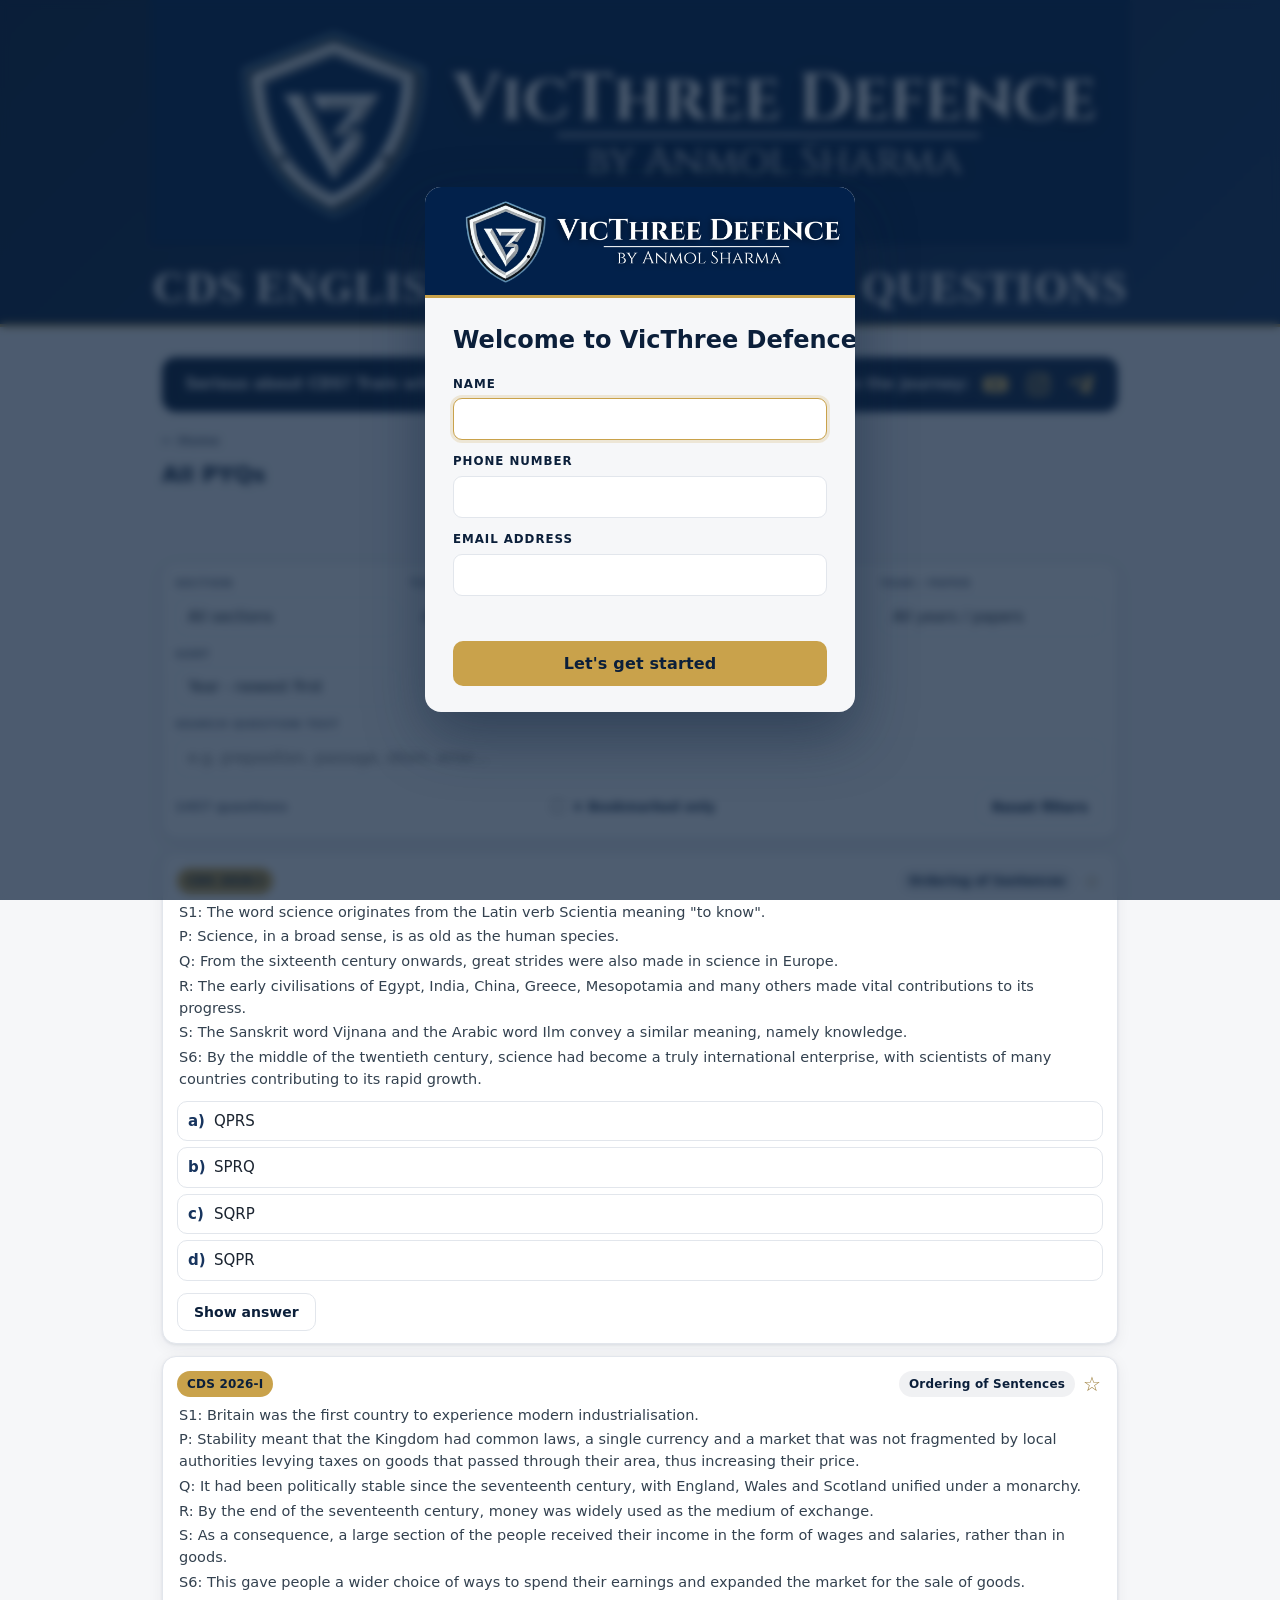
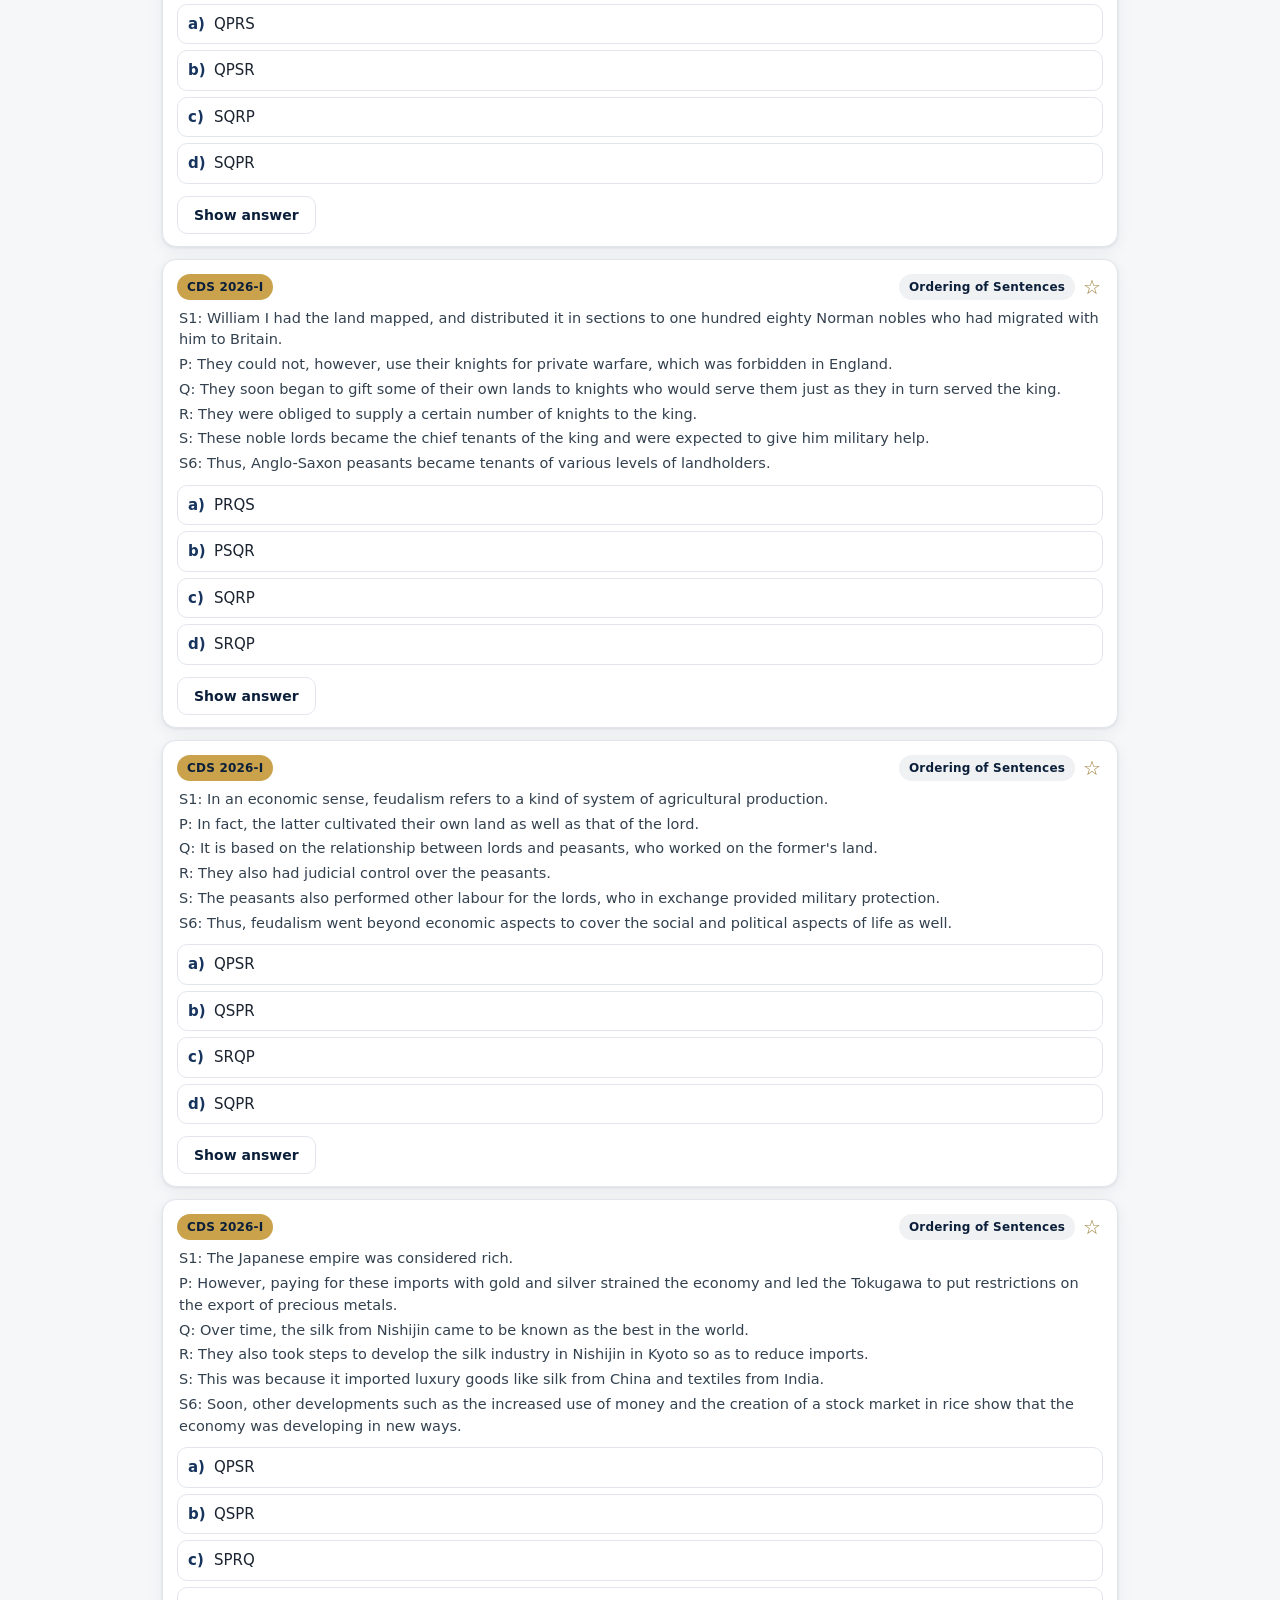
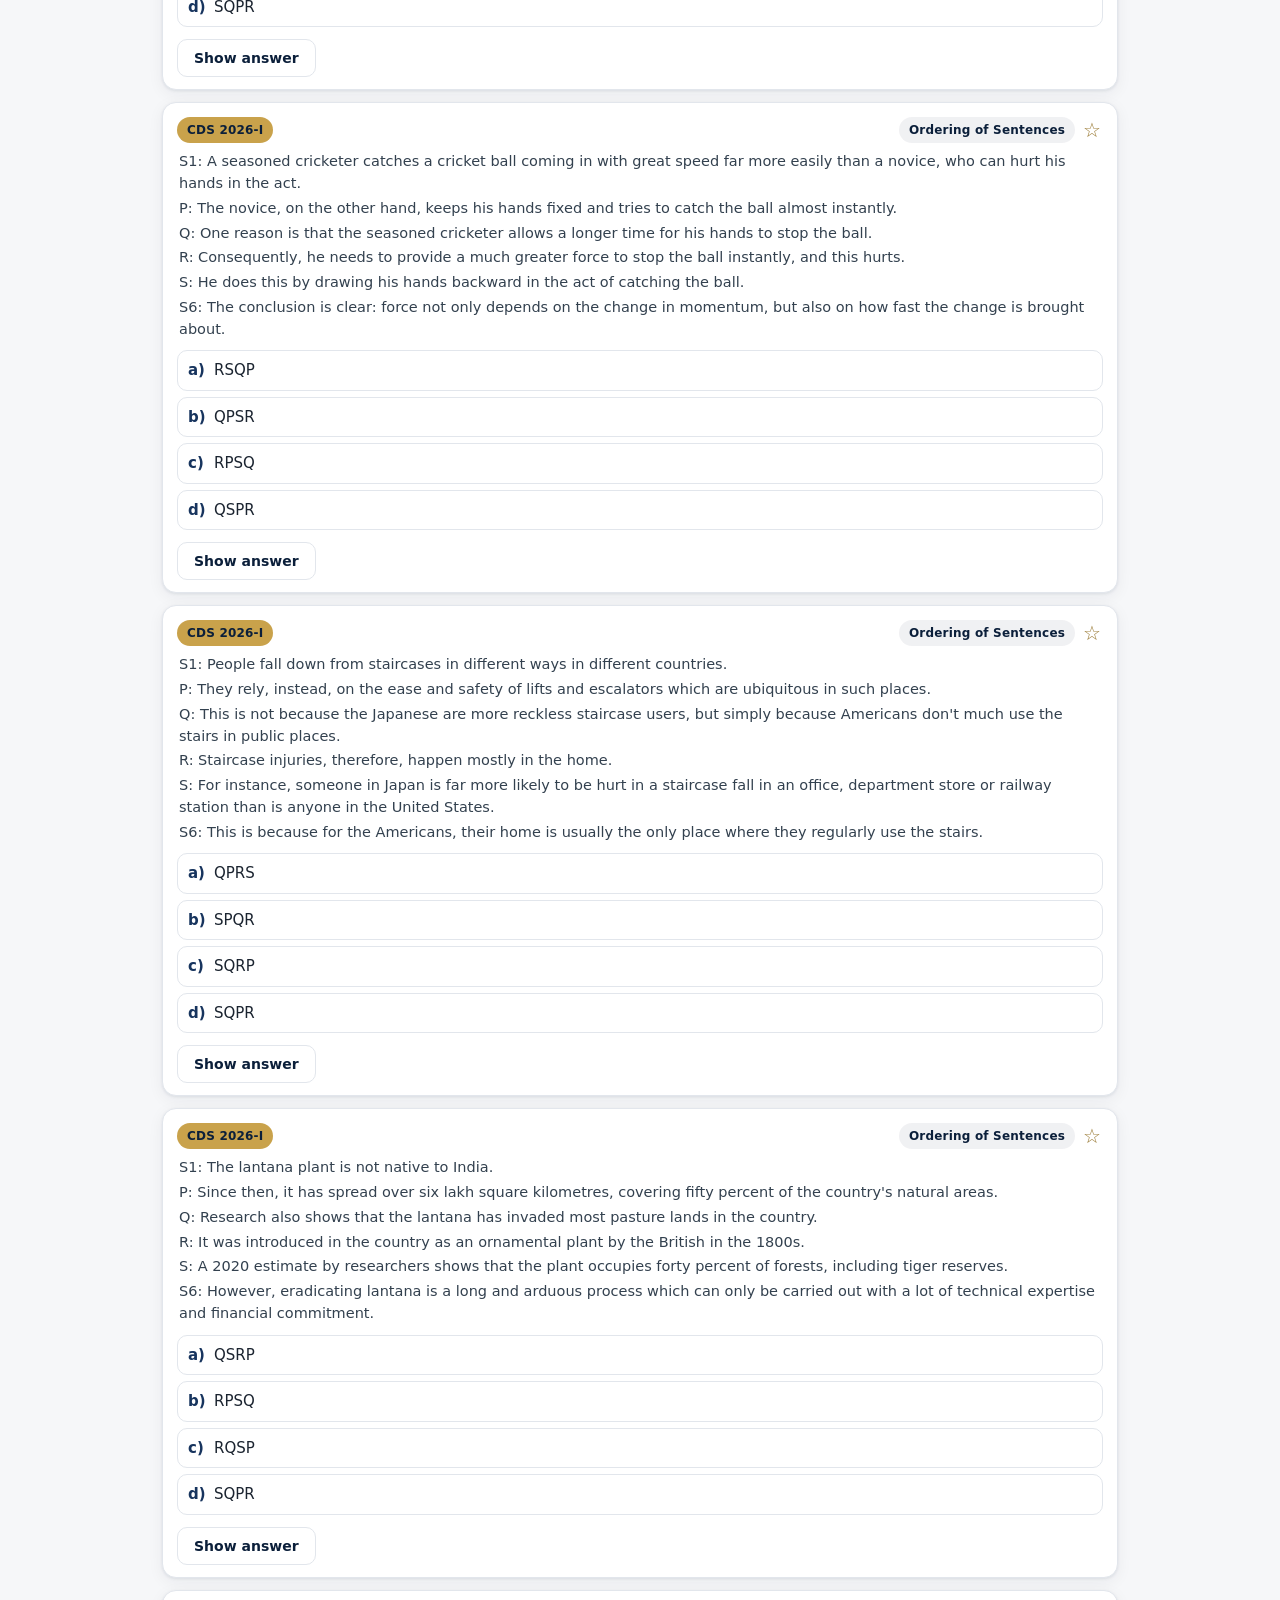
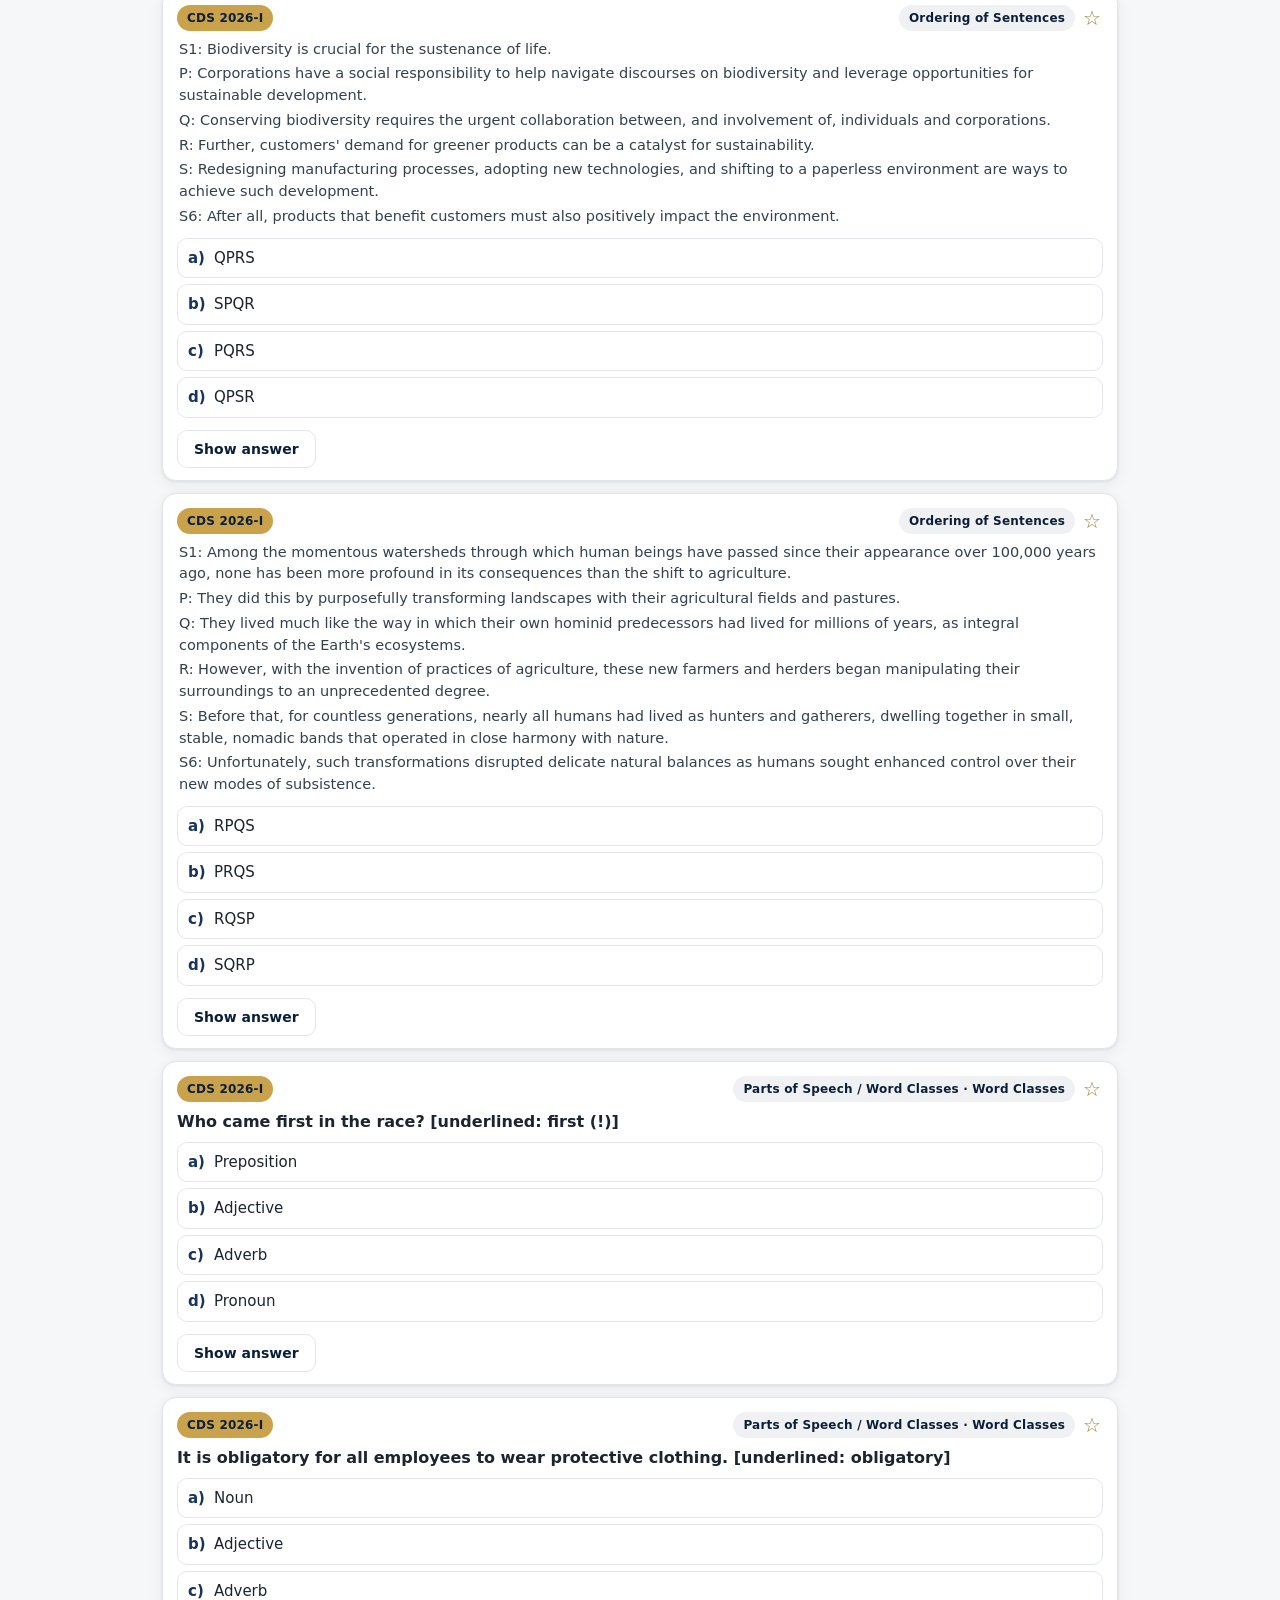
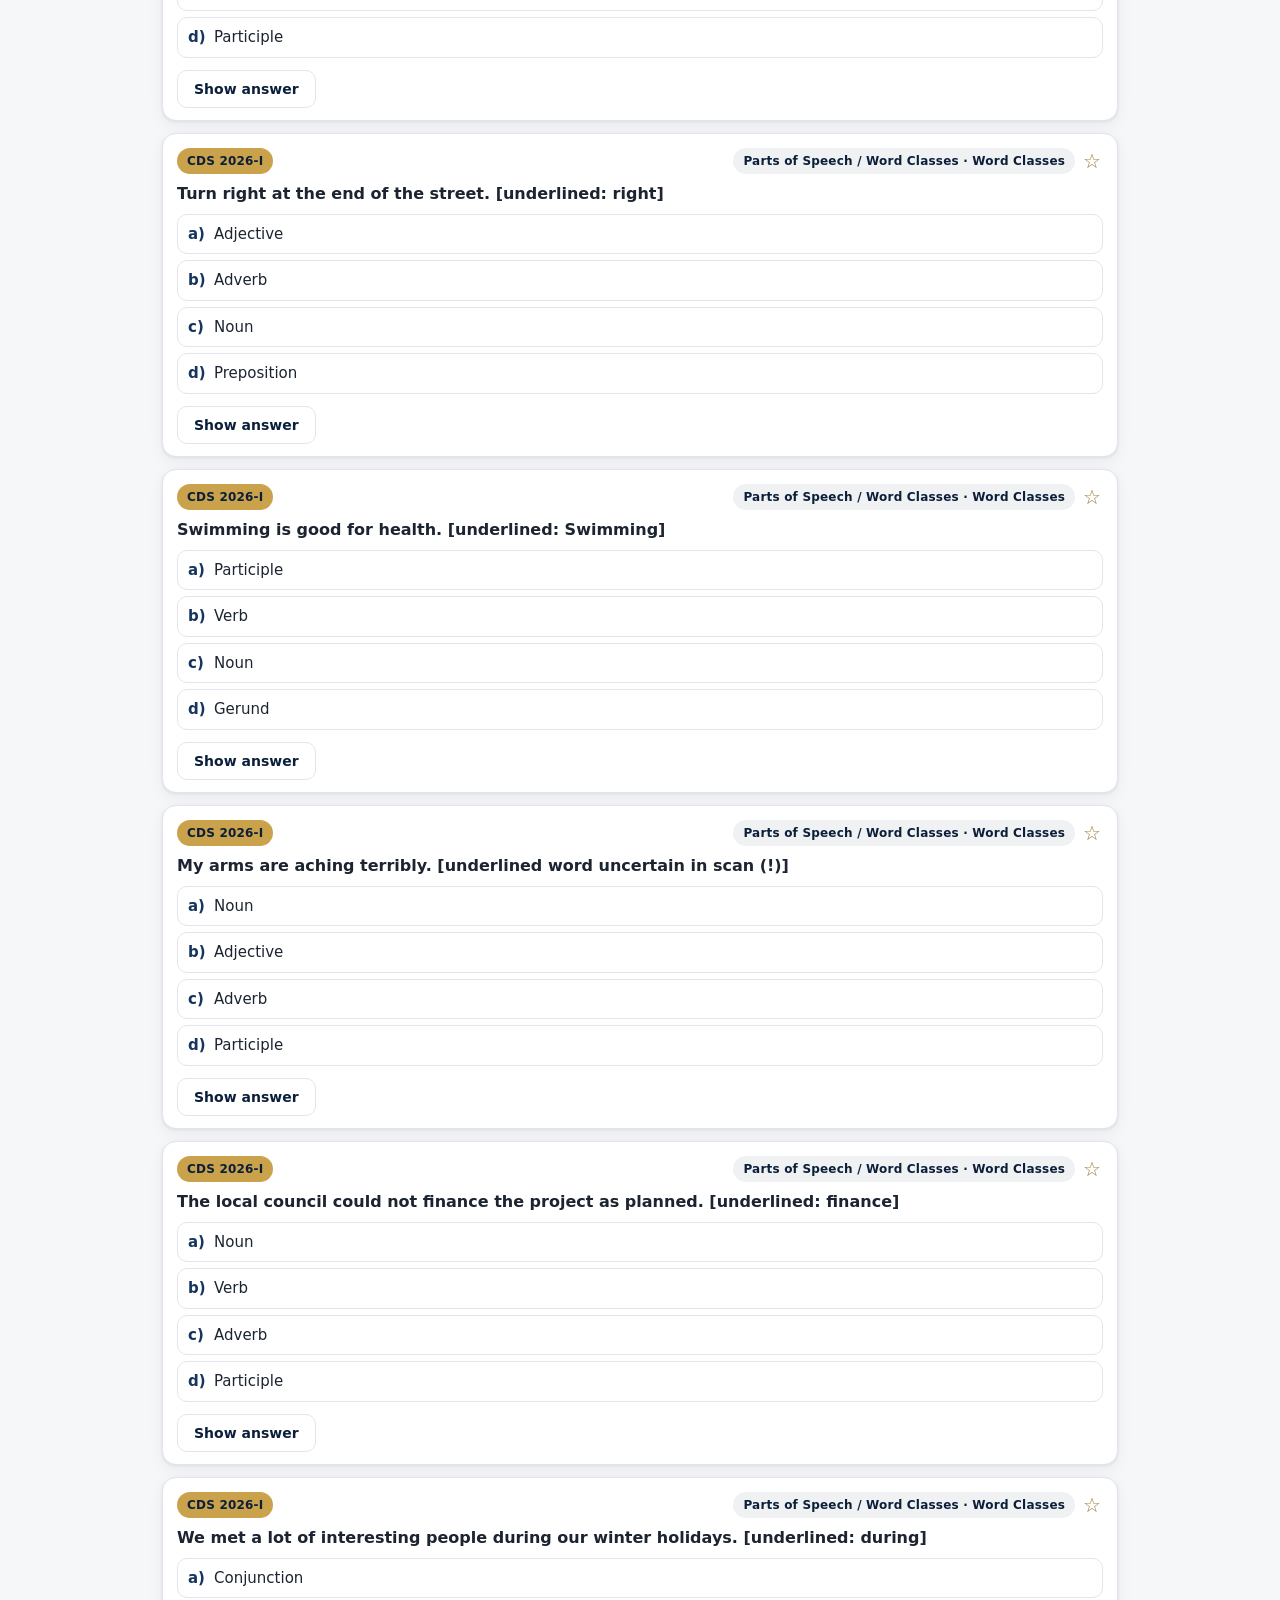
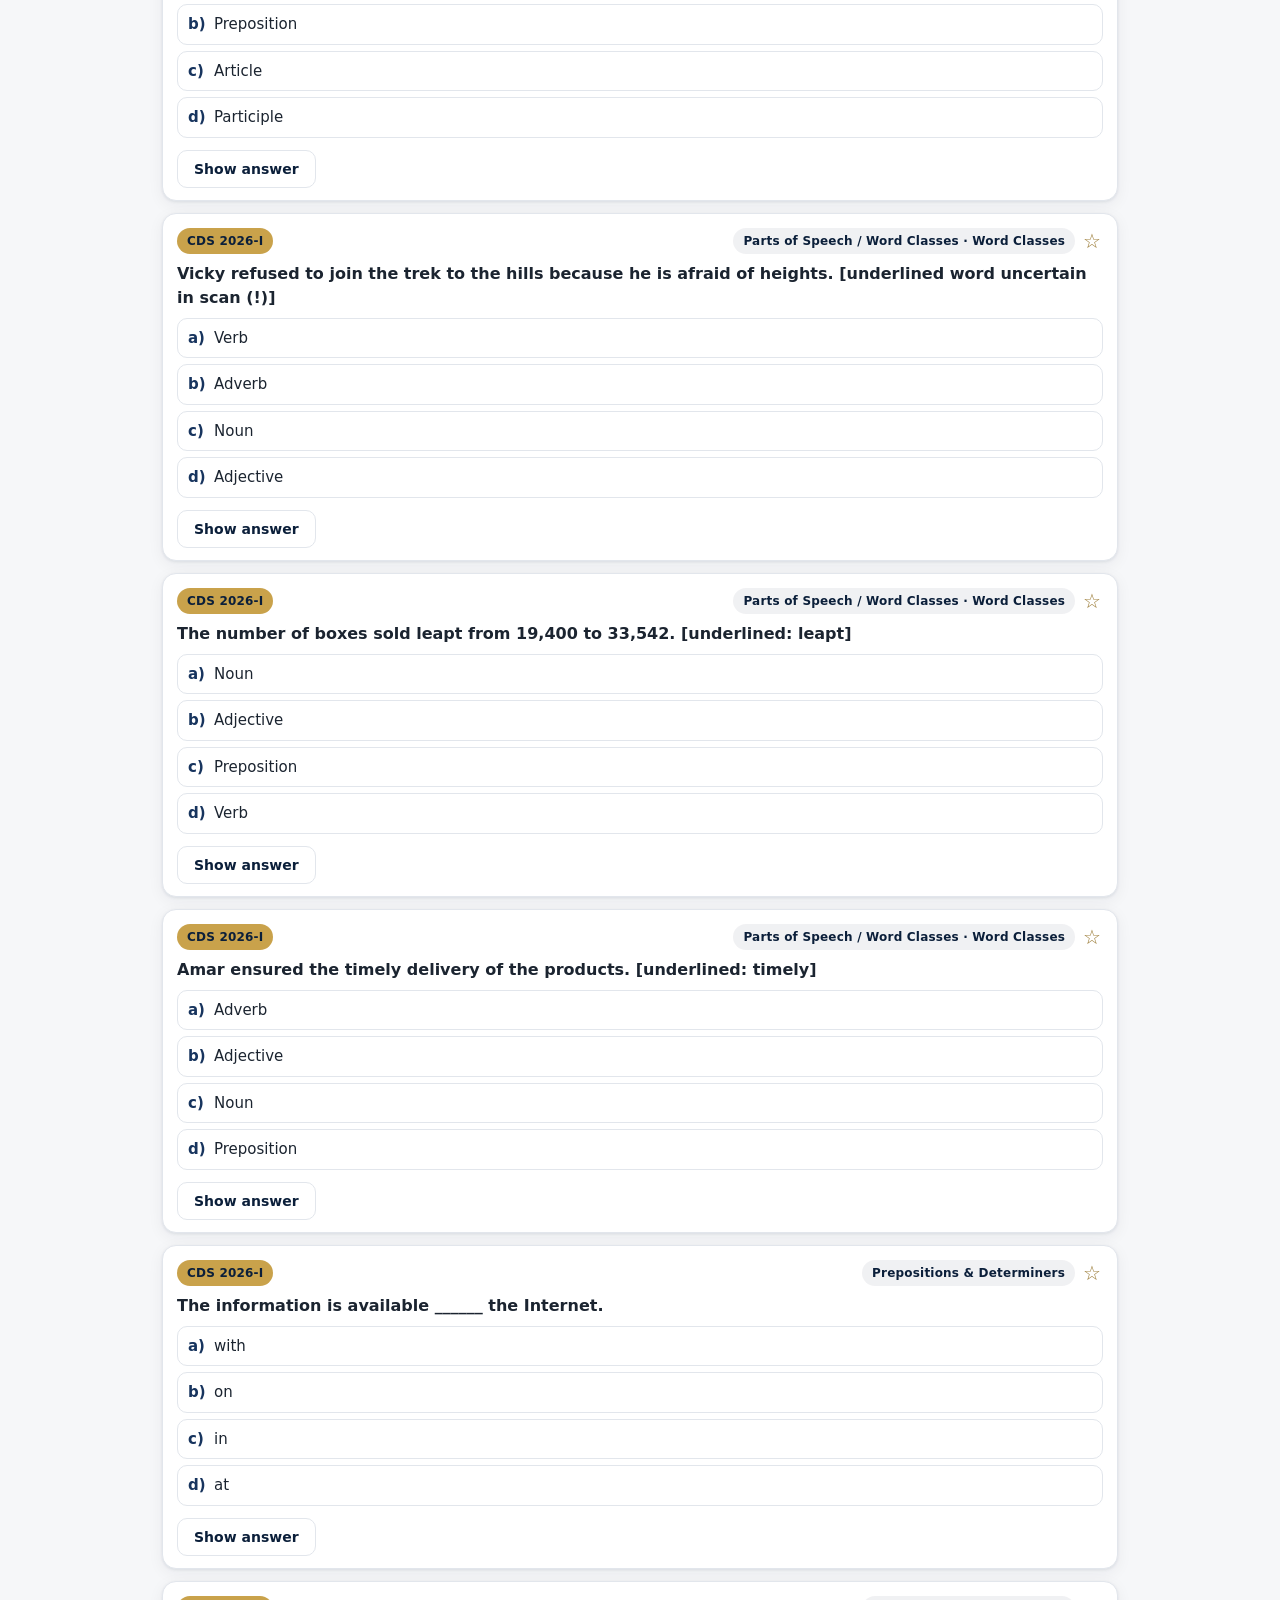
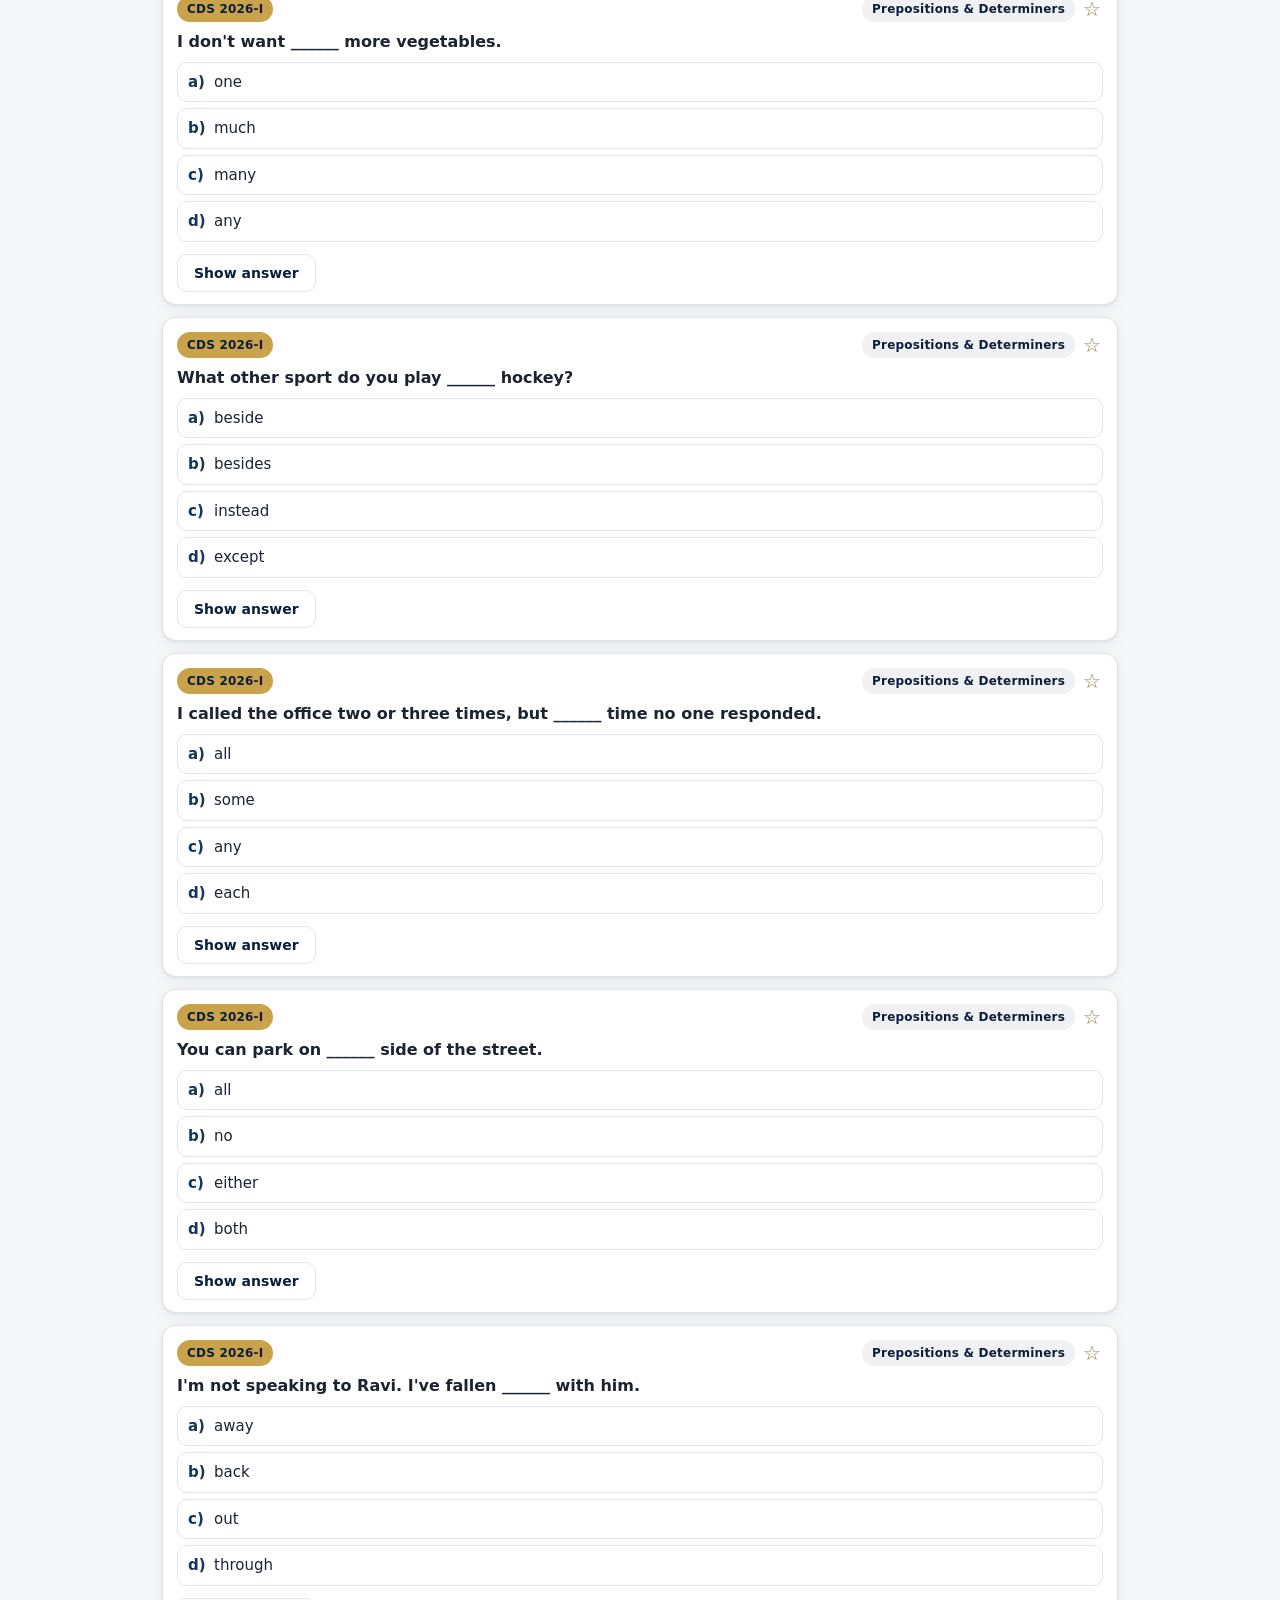
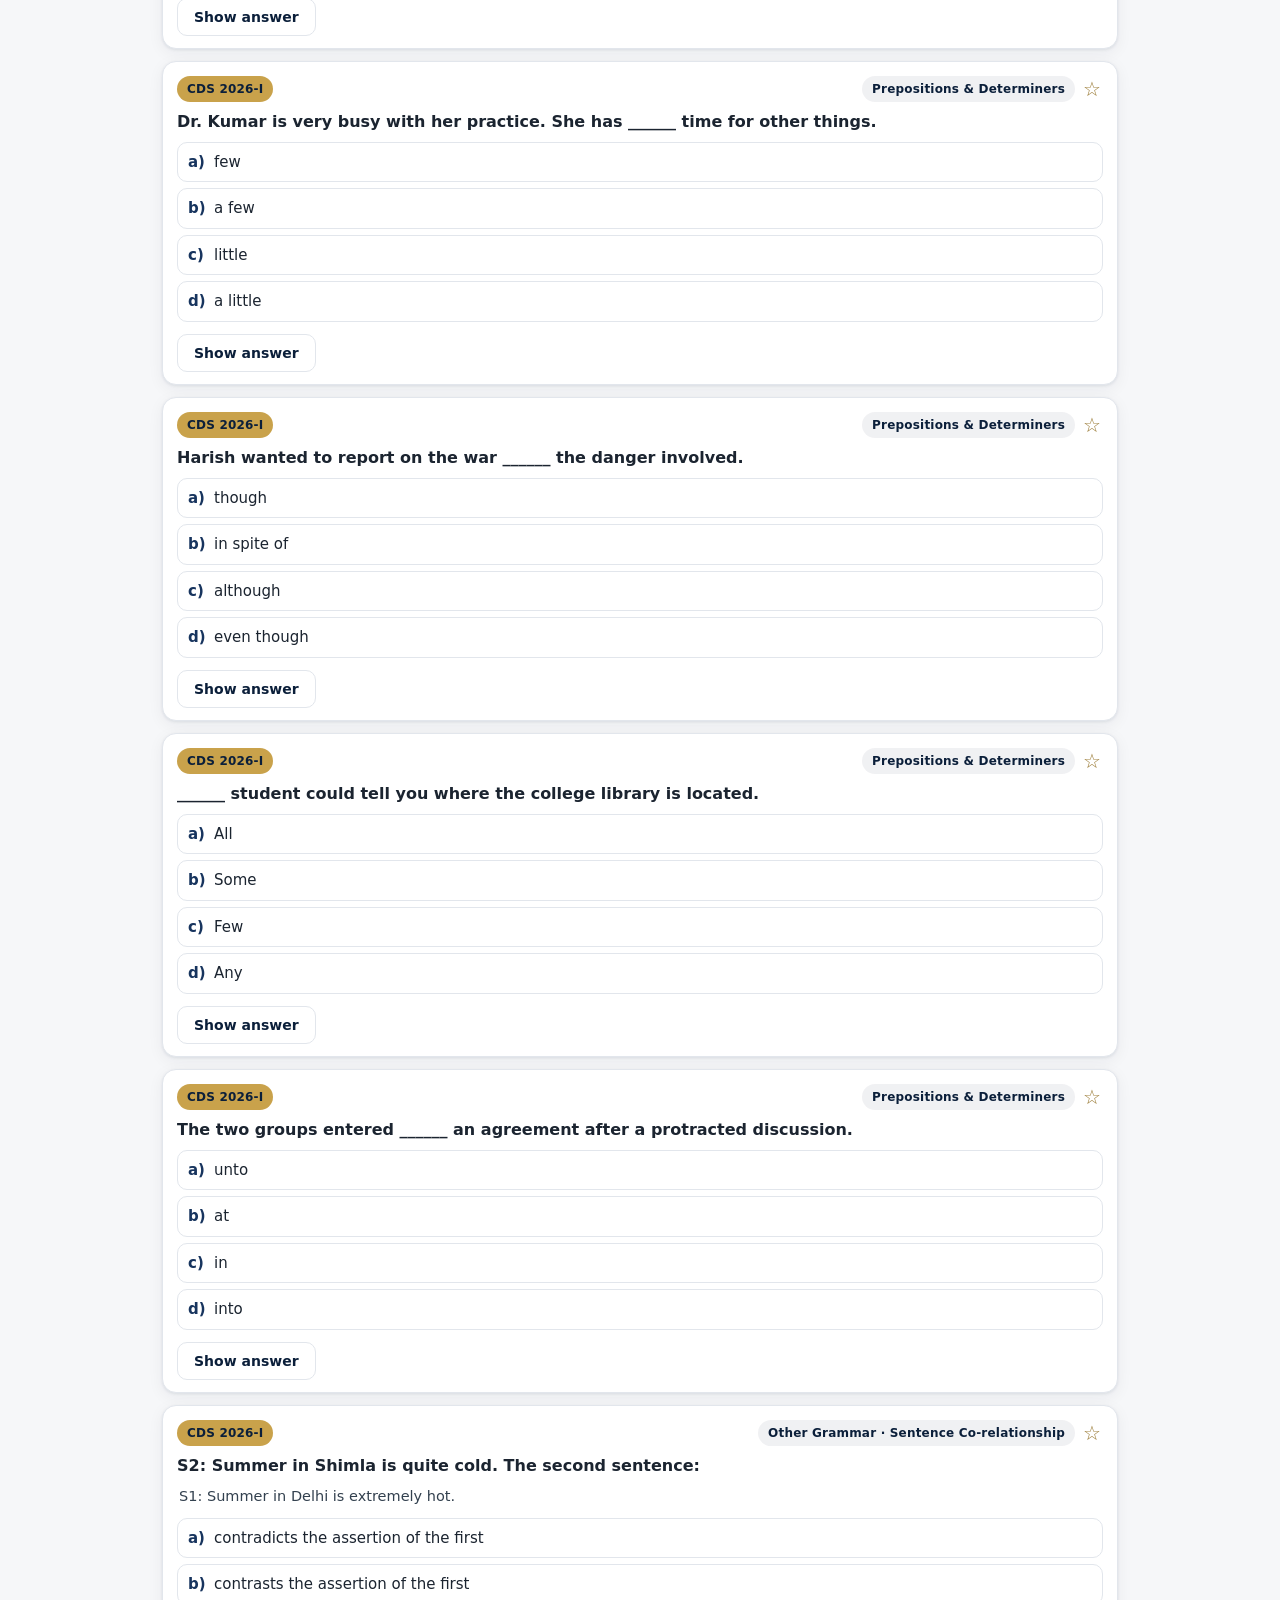
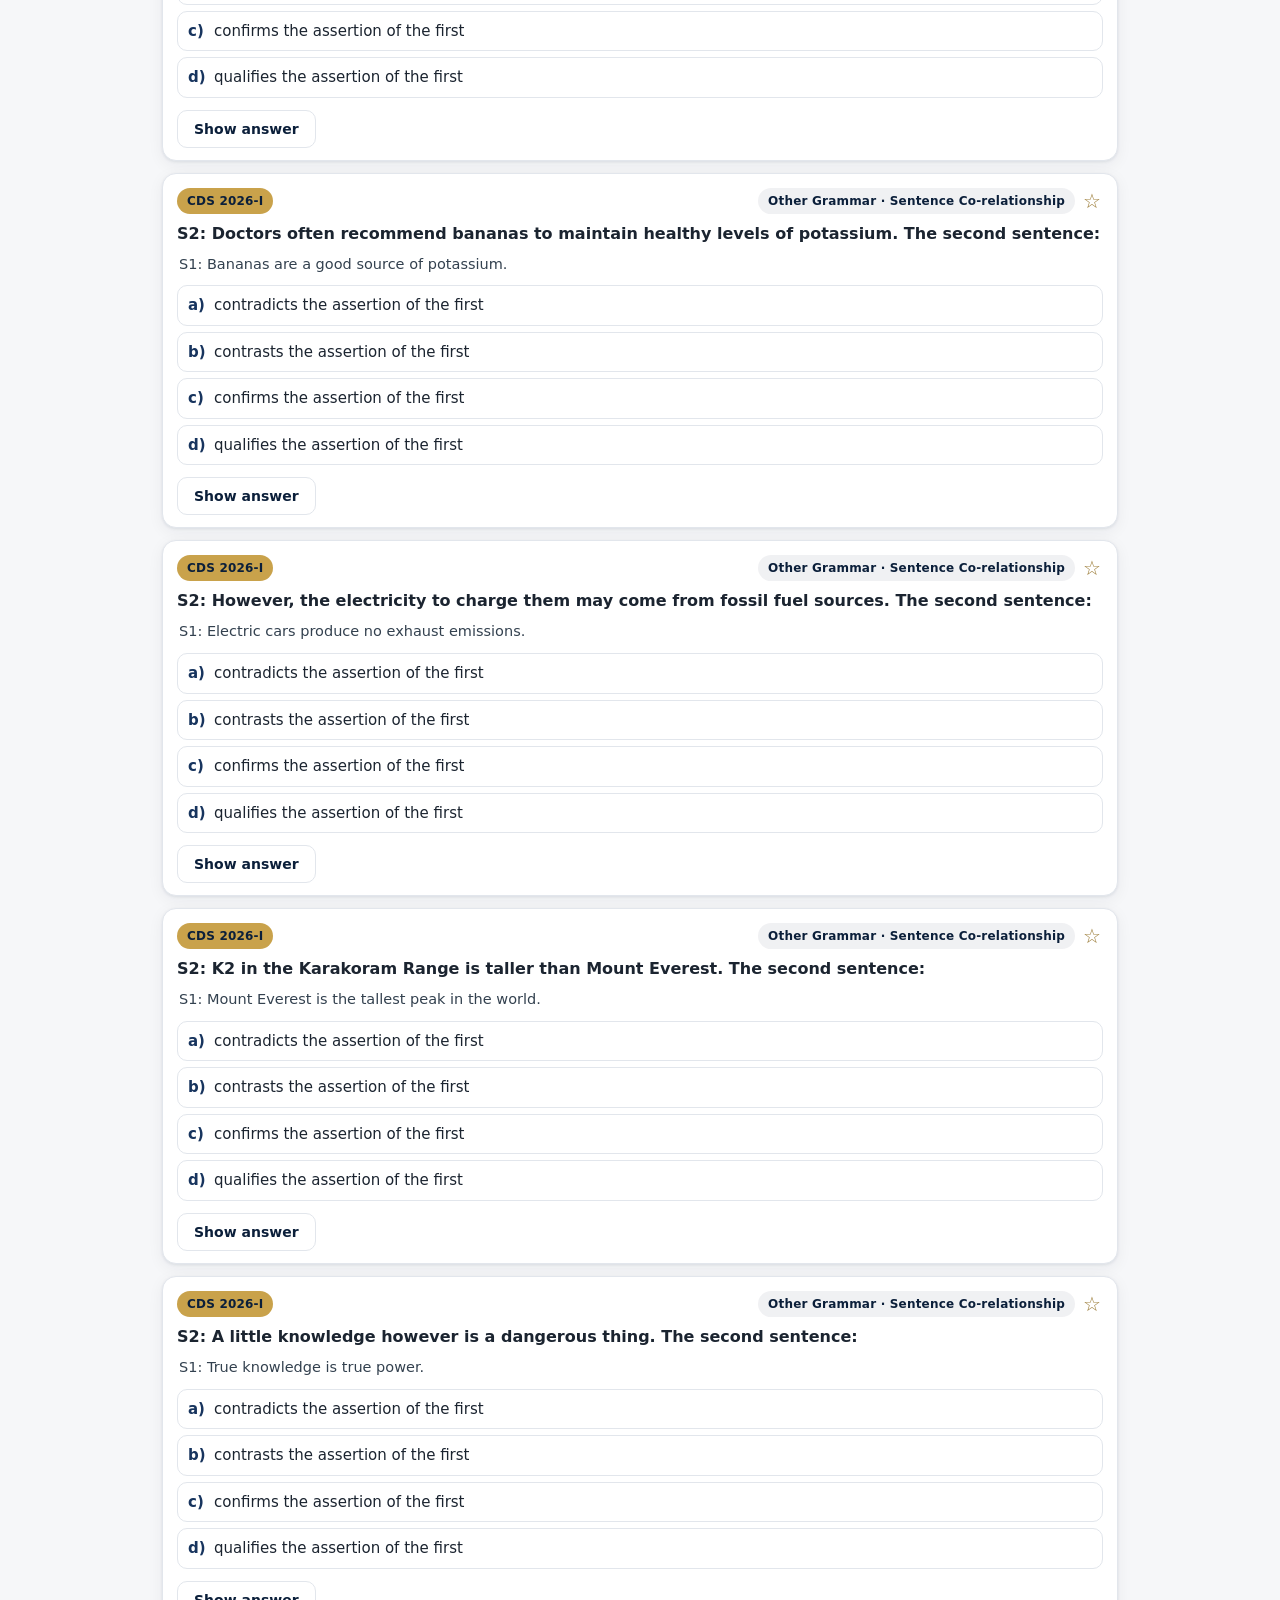
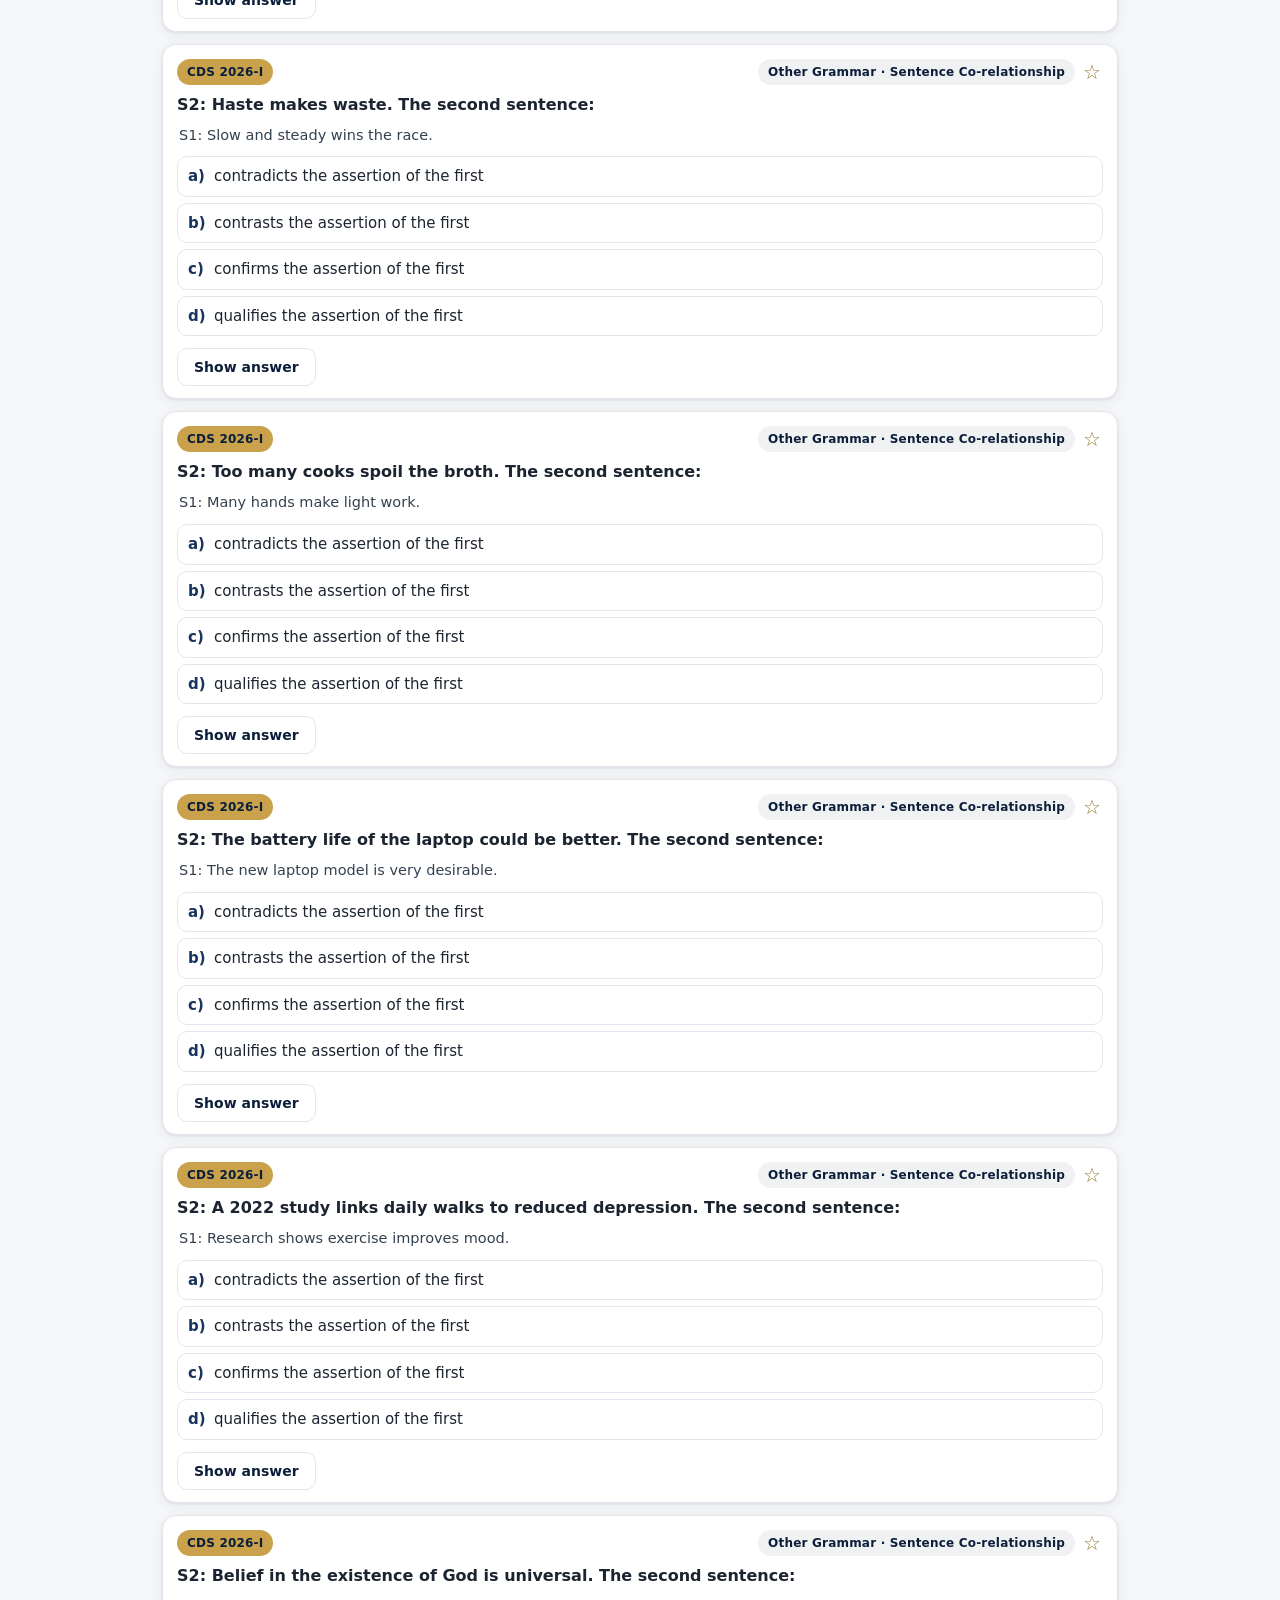
==== commit 1690fb52: "Fix hub tile layout: center the last row so 11 tiles no longer orphan one (v=2) Switch .subj-grid to" ====
--- a/docs/browse.html
+++ b/docs/browse.html
@@ -5,11 +5,11 @@
 <meta name="viewport" content="width=device-width, initial-scale=1">
 <title>Browse - VicThree Defence CDS English PYQ Library</title>
 <meta name="description" content="Browse CDS English Previous Year Questions by section, year and paper. By Anmol Sharma.">
-<link rel="stylesheet" href="css/styles.css?v=1">
+<link rel="stylesheet" href="css/styles.css?v=2">
 <link rel="manifest" href="manifest.webmanifest">
 <meta name="theme-color" content="#0B1F3A">
-<link rel="apple-touch-icon" href="assets/icon-180.png?v=1">
-<link rel="icon" type="image/png" sizes="192x192" href="assets/icon-192.png?v=1">
+<link rel="apple-touch-icon" href="assets/icon-180.png?v=2">
+<link rel="icon" type="image/png" sizes="192x192" href="assets/icon-192.png?v=2">
 </head>
 <body>
 <header class="header">
@@ -85,9 +85,9 @@
   Answers are previous-year public knowledge, graded in your browser.
 </footer>
 
-<script src="js/data.js?v=1"></script>
-<script src="js/browse.js?v=1"></script>
-<script src="js/config.js?v=1"></script>
-<script src="js/lead.js?v=1"></script>
+<script src="js/data.js?v=2"></script>
+<script src="js/browse.js?v=2"></script>
+<script src="js/config.js?v=2"></script>
+<script src="js/lead.js?v=2"></script>
 </body>
 </html>
--- a/docs/css/styles.css
+++ b/docs/css/styles.css
@@ -57,8 +57,9 @@
 /* ---------- Home hub ---------- */
 .hub-grid{display:grid;gap:10px}
 #hub{display:flex;flex-direction:column;gap:10px}
-.subj-grid{display:grid;grid-template-columns:1fr 1fr;gap:10px}
+.subj-grid{display:flex;flex-wrap:wrap;gap:10px;justify-content:center}
 .subj-tile{
+  flex:0 0 calc(50% - 5px);
   display:flex;flex-direction:column;align-items:center;justify-content:center;gap:10px;
   min-height:130px;padding:22px 12px;text-decoration:none;color:var(--navy);
   background:var(--card);border:1px solid var(--line);border-radius:var(--radius);box-shadow:var(--shadow);
@@ -67,7 +68,7 @@
 .subj-tile:hover{transform:translateY(-2px);border-color:var(--gold);box-shadow:0 6px 22px rgba(11,31,58,.12)}
 .subj-ico{font-size:42px;line-height:1}
 .subj-name{font-weight:800;font-size:17px;text-align:center}
-@media(min-width:680px){ .subj-grid{grid-template-columns:repeat(3,1fr)} }
+@media(min-width:680px){ .subj-tile{flex:0 0 calc(33.333% - 7px)} }
 .hub-card{
   display:flex;align-items:center;gap:14px;background:var(--card);border:1px solid var(--line);
   border-radius:var(--radius);padding:16px;text-decoration:none;color:var(--ink);box-shadow:var(--shadow);
